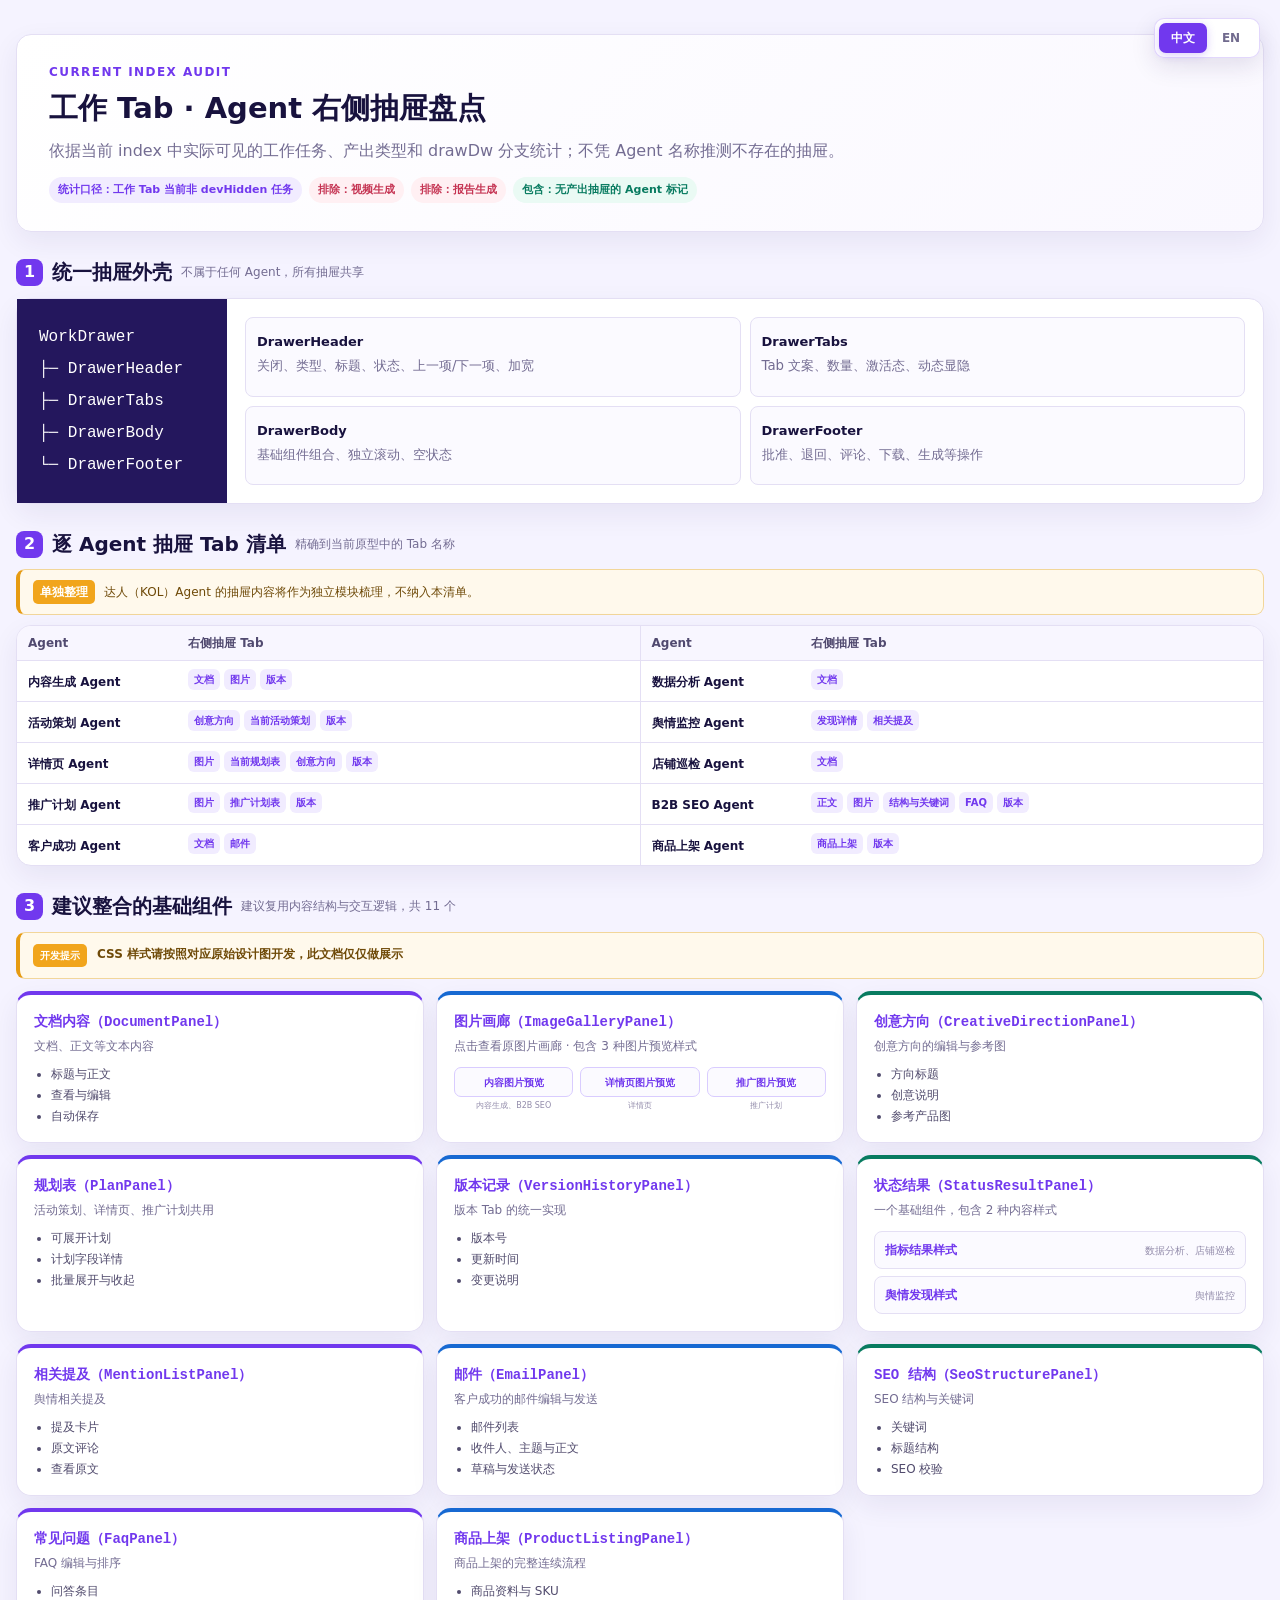
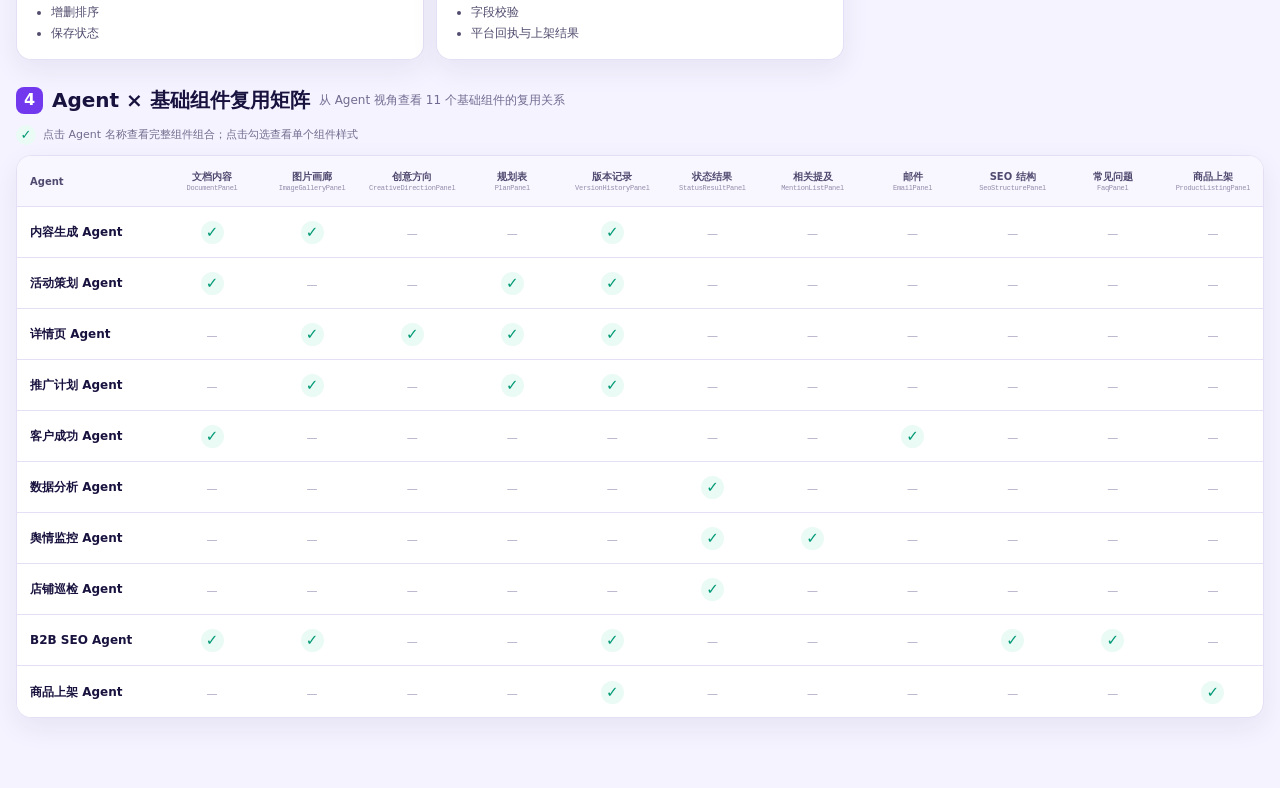
==== xin2/Drawer/index.html @ ab1b3d13 "Add interactive drawer component inventory" ====
<!DOCTYPE html>
<html lang="zh-CN"><head><meta charset="utf-8"><meta name="viewport" content="width=device-width,initial-scale=1"><title>工作 Tab · Agent 抽屉与基础组件盘点</title>
<link rel="stylesheet" href="css/drawer-inventory.css"></head><body><div class="language-switch" role="group" aria-label="语言切换 / Language switch"><button type="button" data-lang="zh" aria-pressed="true">中文</button><button type="button" data-lang="en" aria-pressed="false">EN</button></div><main class="page">
<header class="hero"><div class="eyebrow">CURRENT INDEX AUDIT</div><h1>工作 Tab · Agent 右侧抽屉盘点</h1><p>依据当前 index 中实际可见的工作任务、产出类型和 drawDw 分支统计；不凭 Agent 名称推测不存在的抽屉。</p><div class="scope"><span class="pill rule">统计口径：工作 Tab 当前非 devHidden 任务</span><span class="pill out">排除：视频生成</span><span class="pill out">排除：报告生成</span><span class="pill">包含：无产出抽屉的 Agent 标记</span></div></header>

<section><div class="st"><i>1</i><h2>统一抽屉外壳</h2><span>不属于任何 Agent，所有抽屉共享</span></div><div class="card shell"><div class="tree">WorkDrawer
├─ DrawerHeader
├─ DrawerTabs
├─ DrawerBody
└─ DrawerFooter</div><div class="slots"><div class="slot"><b>DrawerHeader</b><small>关闭、类型、标题、状态、上一项/下一项、加宽</small></div><div class="slot"><b>DrawerTabs</b><small>Tab 文案、数量、激活态、动态显隐</small></div><div class="slot"><b>DrawerBody</b><small>基础组件组合、独立滚动、空状态</small></div><div class="slot"><b>DrawerFooter</b><small>批准、退回、评论、下载、生成等操作</small></div></div></div></section>

<section><div class="st"><i>2</i><h2>逐 Agent 抽屉 Tab 清单</h2><span>精确到当前原型中的 Tab 名称</span></div><div class="kol-note"><b>单独整理</b><span>达人（KOL）Agent 的抽屉内容将作为独立模块梳理，不纳入本清单。</span></div><div class="card table-wrap"><table class="agent-tab-matrix"><thead><tr><th>Agent</th><th>右侧抽屉 Tab</th><th>Agent</th><th>右侧抽屉 Tab</th></tr></thead><tbody>
<tr><td><span class="agent">内容生成 Agent</span></td><td><div class="tabs"><span class="tab">文档</span><span class="tab">图片</span><span class="tab">版本</span></div></td><td><span class="agent">数据分析 Agent</span></td><td><div class="tabs"><span class="tab">文档</span></div></td></tr>
<tr><td><span class="agent">活动策划 Agent</span></td><td><div class="tabs"><span class="tab">创意方向</span><span class="tab">当前活动策划</span><span class="tab">版本</span></div></td><td><span class="agent">舆情监控 Agent</span></td><td><div class="tabs"><span class="tab">发现详情</span><span class="tab">相关提及</span></div></td></tr>
<tr><td><span class="agent">详情页 Agent</span></td><td><div class="tabs"><span class="tab">图片</span><span class="tab">当前规划表</span><span class="tab">创意方向</span><span class="tab">版本</span></div></td><td><span class="agent">店铺巡检 Agent</span></td><td><div class="tabs"><span class="tab">文档</span></div></td></tr>
<tr><td><span class="agent">推广计划 Agent</span></td><td><div class="tabs"><span class="tab">图片</span><span class="tab">推广计划表</span><span class="tab">版本</span></div></td><td><span class="agent">B2B SEO Agent</span></td><td><div class="tabs"><span class="tab">正文</span><span class="tab">图片</span><span class="tab">结构与关键词</span><span class="tab">FAQ</span><span class="tab">版本</span></div></td></tr>
<tr><td><span class="agent">客户成功 Agent</span></td><td><div class="tabs"><span class="tab">文档</span><span class="tab">邮件</span></div></td><td><span class="agent">商品上架 Agent</span></td><td><div class="tabs"><span class="tab">商品上架</span><span class="tab">版本</span></div></td></tr>
</tbody></table></div></section>

<section><div class="st"><i>3</i><h2>建议整合的基础组件</h2><span>建议复用内容结构与交互逻辑，共 11 个</span></div><div class="dev-style-note"><b>开发提示</b><span><strong>CSS 样式请按照对应原始设计图开发，此文档仅仅做展示</strong></span></div><div class="component-grid">
<article class="card component component-trigger" role="button" tabindex="0" aria-controls="document-demo-drawer" aria-label="查看文档内容组件样式" onclick="openDocumentDemo()" onkeydown="if(event.key==='Enter'||event.key===' '){event.preventDefault();openDocumentDemo()}"><h3>文档内容（DocumentPanel）</h3><p>文档、正文等文本内容</p><ul><li>标题与正文</li><li>查看与编辑</li><li>自动保存</li></ul></article>
<article class="card component image-gallery-component"><button class="image-gallery-main" type="button" onclick="openImageGalleryDemo()" aria-label="打开原图片画廊"><h3>图片画廊（ImageGalleryPanel）</h3><p>点击查看原图片画廊 · 包含 3 种图片预览样式</p></button><div class="image-preview-options"><div><button type="button" onclick="openImagePreviewDemo('content')">内容图片预览</button><small>内容生成、B2B SEO</small></div><div><button type="button" onclick="openImagePreviewDemo('pdp')">详情页图片预览</button><small>详情页</small></div><div><button type="button" onclick="openImagePreviewDemo('promotion')">推广图片预览</button><small>推广计划</small></div></div></article>
<article class="card component component-trigger" role="button" tabindex="0" aria-controls="creative-direction-demo-drawer" aria-label="查看创意方向样式" onclick="openCreativeDirectionDemo()" onkeydown="if(event.key==='Enter'||event.key===' '){event.preventDefault();openCreativeDirectionDemo()}"><h3>创意方向（CreativeDirectionPanel）</h3><p>创意方向的编辑与参考图</p><ul><li>方向标题</li><li>创意说明</li><li>参考产品图</li></ul></article>
<article class="card component component-trigger" role="button" tabindex="0" aria-controls="plan-demo-drawer" aria-label="查看规划表样式" onclick="openPlanDemo()" onkeydown="if(event.key==='Enter'||event.key===' '){event.preventDefault();openPlanDemo()}"><h3>规划表（PlanPanel）</h3><p>活动策划、详情页、推广计划共用</p><ul><li>可展开计划</li><li>计划字段详情</li><li>批量展开与收起</li></ul></article>
<article class="card component component-trigger" role="button" tabindex="0" aria-controls="version-history-demo-drawer" aria-label="查看版本记录样式" onclick="openVersionHistoryDemo()" onkeydown="if(event.key==='Enter'||event.key===' '){event.preventDefault();openVersionHistoryDemo()}"><h3>版本记录（VersionHistoryPanel）</h3><p>版本 Tab 的统一实现</p><ul><li>版本号</li><li>更新时间</li><li>变更说明</li></ul></article>
<article class="card component status-variant-card"><h3>状态结果（StatusResultPanel）</h3><p>一个基础组件，包含 2 种内容样式</p><div class="status-variant-actions"><button type="button" onclick="openStatusMetricDemo()"><b>指标结果样式</b><span>数据分析、店铺巡检</span></button><button type="button" onclick="openStatusSentimentDemo()"><b>舆情发现样式</b><span>舆情监控</span></button></div></article>
<article class="card component component-trigger" role="button" tabindex="0" aria-controls="mention-list-demo-drawer" aria-label="查看相关提及样式" onclick="openMentionListDemo()" onkeydown="if(event.key==='Enter'||event.key===' '){event.preventDefault();openMentionListDemo()}"><h3>相关提及（MentionListPanel）</h3><p>舆情相关提及</p><ul><li>提及卡片</li><li>原文评论</li><li>查看原文</li></ul></article>
<article class="card component component-trigger" role="button" tabindex="0" aria-controls="email-demo-drawer" aria-label="查看邮件样式" onclick="openEmailDemo()" onkeydown="if(event.key==='Enter'||event.key===' '){event.preventDefault();openEmailDemo()}"><h3>邮件（EmailPanel）</h3><p>客户成功的邮件编辑与发送</p><ul><li>邮件列表</li><li>收件人、主题与正文</li><li>草稿与发送状态</li></ul></article>
<article class="card component component-trigger" role="button" tabindex="0" aria-controls="seo-structure-demo-drawer" aria-label="查看 SEO 结构样式" onclick="openSeoStructureDemo()" onkeydown="if(event.key==='Enter'||event.key===' '){event.preventDefault();openSeoStructureDemo()}"><h3>SEO 结构（SeoStructurePanel）</h3><p>SEO 结构与关键词</p><ul><li>关键词</li><li>标题结构</li><li>SEO 校验</li></ul></article>
<article class="card component component-trigger" role="button" tabindex="0" aria-controls="faq-demo-drawer" aria-label="查看常见问题样式" onclick="openFaqDemo()" onkeydown="if(event.key==='Enter'||event.key===' '){event.preventDefault();openFaqDemo()}"><h3>常见问题（FaqPanel）</h3><p>FAQ 编辑与排序</p><ul><li>问答条目</li><li>增删排序</li><li>保存状态</li></ul></article>
<article class="card component component-trigger" role="button" tabindex="0" aria-controls="product-listing-demo-drawer" aria-label="查看商品上架样式" onclick="openProductListingDemo()" onkeydown="if(event.key==='Enter'||event.key===' '){event.preventDefault();openProductListingDemo()}"><h3>商品上架（ProductListingPanel）</h3><p>商品上架的完整连续流程</p><ul><li>商品资料与 SKU</li><li>字段校验</li><li>平台回执与上架结果</li></ul></article>
</div></section>

<section><div class="st"><i>4</i><h2>Agent × 基础组件复用矩阵</h2><span>从 Agent 视角查看 11 个基础组件的复用关系</span></div><div class="matrix-legend"><button class="matrix-check" type="button" tabindex="-1" aria-hidden="true">✓</button><span>点击 Agent 名称查看完整组件组合；点击勾选查看单个组件样式</span></div><div class="card reuse-matrix-wrap"><table class="reuse-matrix"><thead><tr>
<th>Agent</th><th><span class="reuse-matrix-head">文档内容<small>DocumentPanel</small></span></th><th><span class="reuse-matrix-head">图片画廊<small>ImageGalleryPanel</small></span></th><th><span class="reuse-matrix-head">创意方向<small>CreativeDirectionPanel</small></span></th><th><span class="reuse-matrix-head">规划表<small>PlanPanel</small></span></th><th><span class="reuse-matrix-head">版本记录<small>VersionHistoryPanel</small></span></th><th><span class="reuse-matrix-head">状态结果<small>StatusResultPanel</small></span></th><th><span class="reuse-matrix-head">相关提及<small>MentionListPanel</small></span></th><th><span class="reuse-matrix-head">邮件<small>EmailPanel</small></span></th><th><span class="reuse-matrix-head">SEO 结构<small>SeoStructurePanel</small></span></th><th><span class="reuse-matrix-head">常见问题<small>FaqPanel</small></span></th><th><span class="reuse-matrix-head">商品上架<small>ProductListingPanel</small></span></th>
</tr></thead><tbody>
<tr><td>内容生成 Agent</td><td><button class="matrix-check" type="button" onclick="openDocumentDemo()" aria-label="查看内容生成 Agent 的文档内容样式">✓</button></td><td><button class="matrix-check" type="button" onclick="openImageGalleryDemo()" aria-label="查看内容生成 Agent 的图片画廊样式">✓</button></td><td><span class="matrix-empty">—</span></td><td><span class="matrix-empty">—</span></td><td><button class="matrix-check" type="button" onclick="openVersionHistoryDemo()" aria-label="查看内容生成 Agent 的版本记录样式">✓</button></td><td><span class="matrix-empty">—</span></td><td><span class="matrix-empty">—</span></td><td><span class="matrix-empty">—</span></td><td><span class="matrix-empty">—</span></td><td><span class="matrix-empty">—</span></td><td><span class="matrix-empty">—</span></td></tr>
<tr><td>活动策划 Agent</td><td><button class="matrix-check" type="button" onclick="openDocumentDemo()" aria-label="查看活动策划 Agent 的文档内容样式">✓</button></td><td><span class="matrix-empty">—</span></td><td><span class="matrix-empty">—</span></td><td><button class="matrix-check" type="button" onclick="openPlanDemo()" aria-label="查看活动策划 Agent 的规划表样式">✓</button></td><td><button class="matrix-check" type="button" onclick="openVersionHistoryDemo()" aria-label="查看活动策划 Agent 的版本记录样式">✓</button></td><td><span class="matrix-empty">—</span></td><td><span class="matrix-empty">—</span></td><td><span class="matrix-empty">—</span></td><td><span class="matrix-empty">—</span></td><td><span class="matrix-empty">—</span></td><td><span class="matrix-empty">—</span></td></tr>
<tr><td>详情页 Agent</td><td><span class="matrix-empty">—</span></td><td><button class="matrix-check" type="button" onclick="openImageGalleryDemo()" aria-label="查看详情页 Agent 的图片画廊样式">✓</button></td><td><button class="matrix-check" type="button" onclick="openCreativeDirectionDemo()" aria-label="查看详情页 Agent 的创意方向样式">✓</button></td><td><button class="matrix-check" type="button" onclick="openPlanDemo()" aria-label="查看详情页 Agent 的规划表样式">✓</button></td><td><button class="matrix-check" type="button" onclick="openVersionHistoryDemo()" aria-label="查看详情页 Agent 的版本记录样式">✓</button></td><td><span class="matrix-empty">—</span></td><td><span class="matrix-empty">—</span></td><td><span class="matrix-empty">—</span></td><td><span class="matrix-empty">—</span></td><td><span class="matrix-empty">—</span></td><td><span class="matrix-empty">—</span></td></tr>
<tr><td>推广计划 Agent</td><td><span class="matrix-empty">—</span></td><td><button class="matrix-check" type="button" onclick="openImageGalleryDemo()" aria-label="查看推广计划 Agent 的图片画廊样式">✓</button></td><td><span class="matrix-empty">—</span></td><td><button class="matrix-check" type="button" onclick="openPlanDemo()" aria-label="查看推广计划 Agent 的规划表样式">✓</button></td><td><button class="matrix-check" type="button" onclick="openVersionHistoryDemo()" aria-label="查看推广计划 Agent 的版本记录样式">✓</button></td><td><span class="matrix-empty">—</span></td><td><span class="matrix-empty">—</span></td><td><span class="matrix-empty">—</span></td><td><span class="matrix-empty">—</span></td><td><span class="matrix-empty">—</span></td><td><span class="matrix-empty">—</span></td></tr>
<tr><td>客户成功 Agent</td><td><button class="matrix-check" type="button" onclick="openDocumentDemo()" aria-label="查看客户成功 Agent 的文档内容样式">✓</button></td><td><span class="matrix-empty">—</span></td><td><span class="matrix-empty">—</span></td><td><span class="matrix-empty">—</span></td><td><span class="matrix-empty">—</span></td><td><span class="matrix-empty">—</span></td><td><span class="matrix-empty">—</span></td><td><button class="matrix-check" type="button" onclick="openEmailDemo()" aria-label="查看客户成功 Agent 的邮件样式">✓</button></td><td><span class="matrix-empty">—</span></td><td><span class="matrix-empty">—</span></td><td><span class="matrix-empty">—</span></td></tr>
<tr><td>数据分析 Agent</td><td><span class="matrix-empty">—</span></td><td><span class="matrix-empty">—</span></td><td><span class="matrix-empty">—</span></td><td><span class="matrix-empty">—</span></td><td><span class="matrix-empty">—</span></td><td><button class="matrix-check" type="button" onclick="openStatusMetricDemo()" aria-label="查看数据分析 Agent 的指标结果样式">✓</button></td><td><span class="matrix-empty">—</span></td><td><span class="matrix-empty">—</span></td><td><span class="matrix-empty">—</span></td><td><span class="matrix-empty">—</span></td><td><span class="matrix-empty">—</span></td></tr>
<tr><td>舆情监控 Agent</td><td><span class="matrix-empty">—</span></td><td><span class="matrix-empty">—</span></td><td><span class="matrix-empty">—</span></td><td><span class="matrix-empty">—</span></td><td><span class="matrix-empty">—</span></td><td><button class="matrix-check" type="button" onclick="openStatusSentimentDemo()" aria-label="查看舆情监控 Agent 的舆情发现样式">✓</button></td><td><button class="matrix-check" type="button" onclick="openMentionListDemo()" aria-label="查看舆情监控 Agent 的相关提及样式">✓</button></td><td><span class="matrix-empty">—</span></td><td><span class="matrix-empty">—</span></td><td><span class="matrix-empty">—</span></td><td><span class="matrix-empty">—</span></td></tr>
<tr><td>店铺巡检 Agent</td><td><span class="matrix-empty">—</span></td><td><span class="matrix-empty">—</span></td><td><span class="matrix-empty">—</span></td><td><span class="matrix-empty">—</span></td><td><span class="matrix-empty">—</span></td><td><button class="matrix-check" type="button" onclick="openStatusMetricDemo()" aria-label="查看店铺巡检 Agent 的指标结果样式">✓</button></td><td><span class="matrix-empty">—</span></td><td><span class="matrix-empty">—</span></td><td><span class="matrix-empty">—</span></td><td><span class="matrix-empty">—</span></td><td><span class="matrix-empty">—</span></td></tr>
<tr><td>B2B SEO Agent</td><td><button class="matrix-check" type="button" onclick="openDocumentDemo()" aria-label="查看 B2B SEO Agent 的文档内容样式">✓</button></td><td><button class="matrix-check" type="button" onclick="openImageGalleryDemo()" aria-label="查看 B2B SEO Agent 的图片画廊样式">✓</button></td><td><span class="matrix-empty">—</span></td><td><span class="matrix-empty">—</span></td><td><button class="matrix-check" type="button" onclick="openVersionHistoryDemo()" aria-label="查看 B2B SEO Agent 的版本记录样式">✓</button></td><td><span class="matrix-empty">—</span></td><td><span class="matrix-empty">—</span></td><td><span class="matrix-empty">—</span></td><td><button class="matrix-check" type="button" onclick="openSeoStructureDemo()" aria-label="查看 B2B SEO Agent 的 SEO 结构样式">✓</button></td><td><button class="matrix-check" type="button" onclick="openFaqDemo()" aria-label="查看 B2B SEO Agent 的常见问题样式">✓</button></td><td><span class="matrix-empty">—</span></td></tr>
<tr><td>商品上架 Agent</td><td><span class="matrix-empty">—</span></td><td><span class="matrix-empty">—</span></td><td><span class="matrix-empty">—</span></td><td><span class="matrix-empty">—</span></td><td><button class="matrix-check" type="button" onclick="openVersionHistoryDemo()" aria-label="查看商品上架 Agent 的版本记录样式">✓</button></td><td><span class="matrix-empty">—</span></td><td><span class="matrix-empty">—</span></td><td><span class="matrix-empty">—</span></td><td><span class="matrix-empty">—</span></td><td><span class="matrix-empty">—</span></td><td><button class="matrix-check" type="button" onclick="openProductListingDemo()" aria-label="查看商品上架 Agent 的商品上架样式">✓</button></td></tr>
</tbody></table></div></section>

</main>
<div class="demo-scrim" id="component-demo-scrim" onclick="closeComponentDemo()"></div>
<aside class="component-demo-drawer" id="agent-combo-drawer" aria-hidden="true" aria-label="Agent 基础组件组合预览">
 <div class="demo-drawer-head"><button class="demo-icon-btn" type="button" onclick="closeComponentDemo()" aria-label="关闭抽屉">×</button><div class="demo-drawer-title"><div class="demo-drawer-type" id="agent-combo-type">内容产出组合</div><h3 id="agent-combo-title">Agent</h3></div><button class="demo-expand" type="button" onclick="toggleComponentDemoWidth()">↗ 加宽</button></div>
 <div class="demo-drawer-tabs agent-combo-tabs" id="agent-combo-tabs" role="tablist"></div>
 <div class="demo-drawer-body" id="agent-combo-body"><div class="agent-combo-empty">请选择一个 Agent 查看组件组合</div></div>
 <div class="demo-drawer-footer"><span class="demo-operation-label">操作按钮</span></div>
</aside>
<aside class="component-demo-drawer" id="document-demo-drawer" aria-hidden="true" aria-label="文档内容组件样式">
 <div class="demo-drawer-head">
  <button class="demo-icon-btn" type="button" onclick="closeComponentDemo()" aria-label="关闭抽屉">×</button>
  <div class="demo-drawer-title"><div class="demo-drawer-type">社媒内容</div><h3>预算不多时，我反而更在意这 3 个护肤细节</h3></div>
  <button class="demo-expand" type="button" onclick="toggleComponentDemoWidth()">↗ 加宽</button>
  <button class="demo-icon-btn" type="button" disabled aria-label="上一篇">‹</button>
  <button class="demo-icon-btn" type="button" aria-label="下一篇">›</button>
 </div>
 <div class="demo-drawer-tabs"><button class="on" type="button">文档</button></div>
 <div class="demo-drawer-body">
  <div class="demo-field"><label for="document-demo-title">标题</label><input id="document-demo-title" value="预算不多时，我反而更在意这 3 个护肤细节"></div>
  <div class="demo-field"><label for="document-demo-body">正文</label><textarea id="document-demo-body" rows="12">预算不多的时候，我反而不会急着追新品，而是先看这 3 个真正影响使用体验的细节。

一、使用频率够不够高
买回去偶尔才用一次的产品，再便宜也是浪费。比起复杂的叠涂步骤，我更愿意留下每天都能稳定使用、早晚护肤都不费力的那一瓶。

二、肤感能不能让我坚持
吸收速度、黏腻感和后续上妆是否打架，都会决定一款产品能不能被用完。对我来说，舒服、稳定，比第一次使用时的惊艳更重要。

三、它是不是解决了真实需求
我会优先选择功能清楚、使用场景明确的产品，而不是为了凑满减堆一套暂时用不到的组合。真正适合自己的，才有长期价值。

这次双十一我把预算集中在会持续使用的产品上。活动期有组合权益，但我的选择标准没有变：使用频率高、肤感舒服，也确实能坚持用完。</textarea></div>
 </div>
 <div class="demo-drawer-footer"><span class="demo-operation-label">操作按钮</span></div>
</aside>
<aside class="component-demo-drawer" id="image-gallery-demo-drawer" aria-hidden="true" aria-label="图片画廊组件样式">
 <div class="demo-drawer-head">
  <button class="demo-icon-btn" type="button" onclick="closeComponentDemo()" aria-label="关闭抽屉">×</button>
  <div class="demo-drawer-title"><div class="demo-drawer-type">详情页生成 · 天猫</div><h3>方向一：成分证据先行</h3></div>
  <button class="demo-expand" type="button" onclick="toggleComponentDemoWidth()">↗ 加宽</button>
  <button class="demo-icon-btn" type="button" disabled aria-label="上一个方向">‹</button>
  <button class="demo-icon-btn" type="button" aria-label="下一个方向">›</button>
 </div>
 <div class="demo-drawer-tabs"><button class="on" type="button">图片</button></div>
 <div class="demo-drawer-body">
  <div class="demo-gallery-head"><span>详情图 · 9 张 · 上下拼起来就是整张详情页</span><button type="button" onclick="openWholePageDemo()">看整页 ↗</button></div>
  <div class="demo-image-grid" onclick="if(event.target.closest('.demo-image-card'))openImagePreviewDemo('pdp')">
   <button class="demo-image-card" type="button" style="background-image:url('https://images.unsplash.com/photo-1556229010-6c3f2c9ca5f8?auto=format&fit=crop&w=1200&q=85')"><span>第一屏 · 首屏 KV</span></button>
   <button class="demo-image-card" type="button" style="background-image:url('https://images.unsplash.com/photo-1570172619644-dfd03ed5d881?auto=format&fit=crop&w=1200&q=85')"><span>第二屏 · 痛点引入</span></button>
   <button class="demo-image-card" type="button" style="background-image:url('https://images.unsplash.com/photo-1611080541599-8c6dbde6ed28?auto=format&fit=crop&w=1200&q=85')"><span>第三屏 · 核心卖点</span></button>
   <button class="demo-image-card" type="button" style="background-image:url('https://images.unsplash.com/photo-1598440947619-2c35fc9aa908?auto=format&fit=crop&w=1200&q=85')"><span>第四屏 · 技术机制</span></button>
   <button class="demo-image-card" type="button" style="background-image:url('https://images.unsplash.com/photo-1620916566398-39f1143ab7be?auto=format&fit=crop&w=1200&q=85')"><span>第五屏 · 使用场景</span></button>
   <button class="demo-image-card" type="button" style="background-image:url('https://images.unsplash.com/photo-1571781926291-c477ebfd024b?auto=format&fit=crop&w=1200&q=85')"><span>第六屏 · 成分解析</span></button>
   <button class="demo-image-card" type="button" style="background-image:url('https://images.unsplash.com/photo-1608248543803-ba4f8c70ae0b?auto=format&fit=crop&w=1200&q=85')"><span>第七屏 · 实测对比</span></button>
   <button class="demo-image-card" type="button" style="background-image:url('https://images.unsplash.com/photo-1556228578-0d85b1a4d571?auto=format&fit=crop&w=1200&q=85')"><span>第八屏 · 使用方法</span></button>
   <button class="demo-image-card" type="button" style="background-image:url('https://images.unsplash.com/photo-1596755389378-c31d21fd1273?auto=format&fit=crop&w=1200&q=85')"><span>第九屏 · 规格与购买</span></button>
  </div>
 </div>
 <div class="demo-drawer-footer"><span class="demo-operation-label">操作按钮</span></div>
</aside>
<aside class="component-demo-drawer" id="creative-direction-demo-drawer" aria-hidden="true" aria-label="创意方向组件样式">
 <div class="demo-drawer-head">
  <button class="demo-icon-btn" type="button" onclick="closeComponentDemo()" aria-label="关闭抽屉">×</button>
  <div class="demo-drawer-title"><div class="demo-drawer-type">详情页生成 · 天猫</div><h3>方向一：成分证据先行</h3></div>
  <button class="demo-expand" type="button" onclick="toggleComponentDemoWidth()">↗ 加宽</button>
  <button class="demo-icon-btn" type="button" disabled aria-label="上一个方向">‹</button>
  <button class="demo-icon-btn" type="button" aria-label="下一个方向">›</button>
 </div>
 <div class="demo-drawer-tabs"><button class="on" type="button">创意方向</button></div>
 <div class="demo-drawer-body demo-direction-body">
  <div class="demo-field"><label for="creative-direction-title">标题</label><textarea class="demo-direction-title" id="creative-direction-title" rows="2">方向一：成分证据先行</textarea></div>
  <div class="demo-field"><label for="creative-direction-body">内容</label><textarea class="demo-direction-copy" id="creative-direction-body" rows="14">首屏以产品与核心成分作为视觉中心，用一句明确的修护主张快速建立认知。

第二至第四屏依次解释敏感肌常见问题、核心成分作用与技术机制，并用实验数据支撑产品功效。

后续补充适用人群、使用方法、规格信息与购买利益点，让页面从专业证据自然过渡到购买决策。</textarea></div>
  <div class="demo-reference"><span class="demo-reference-label">参考产品图（仅限 1 张）</span><div class="demo-reference-box"><div class="demo-reference-thumb" style="background-image:url('https://images.unsplash.com/photo-1556229010-6c3f2c9ca5f8?auto=format&fit=crop&w=500&q=85')"></div><button class="demo-reference-add" type="button" aria-label="添加参考图">＋</button></div><div class="demo-reference-help">后续详情图生成会使用这里的产品图。此处仅限 1 张清晰参考图，以提升生成稳定性。</div></div>
 </div>
<div class="demo-drawer-footer"><span class="demo-operation-label">操作按钮</span></div>
</aside>
<aside class="component-demo-drawer" id="version-history-demo-drawer" aria-hidden="true" aria-label="版本记录组件样式">
 <div class="demo-drawer-head"><button class="demo-icon-btn" type="button" onclick="closeComponentDemo()" aria-label="关闭抽屉">×</button><div class="demo-drawer-title"><div class="demo-drawer-type">SEO 文章</div><h3>敏感肌精华怎么选：成分、浓度与耐受</h3></div><button class="demo-expand" type="button" onclick="toggleComponentDemoWidth()">↗ 加宽</button></div>
 <div class="demo-drawer-tabs"><button class="on" type="button">版本</button></div>
 <div class="demo-drawer-body"><div class="demo-version-row"><span class="demo-version-badge">v2</span><span class="demo-version-text">当前版本 · 采纳方向二后重写</span><span class="demo-version-date">2小时前</span></div><div class="demo-version-row"><span class="demo-version-badge">v1</span><span class="demo-version-text">首轮生成 · 3 个方向</span><span class="demo-version-date">今天 09:13</span></div></div>
 <div class="demo-drawer-footer"><span class="demo-operation-label">操作按钮</span></div>
</aside>
<aside class="component-demo-drawer" id="status-metric-demo-drawer" aria-hidden="true" aria-label="状态结果指标样式">
 <div class="demo-drawer-head"><button class="demo-icon-btn" type="button" onclick="closeComponentDemo()" aria-label="关闭抽屉">×</button><div class="demo-drawer-title"><div class="demo-drawer-type">分析结论</div><h3>净销售额异常偏低</h3></div><button class="demo-expand" type="button" onclick="toggleComponentDemoWidth()">↗ 加宽</button></div>
 <div class="demo-drawer-tabs"><button class="on" type="button">文档</button></div>
 <div class="demo-drawer-body">
  <div class="demo-status-heading"><strong>净销售额异常偏低</strong><span class="demo-status-pill">中风险</span><span class="demo-status-source">来源：Digate</span><span class="demo-status-category">价格</span></div>
  <div class="demo-status-explanation"><b>为何标记：</b>净销售额明显低于预期正常水平，显示出销售异常。</div>
  <div class="demo-status-metrics">
   <div class="demo-status-metric actual"><span>实际净销售额</span><strong>378.16</strong><span class="demo-status-hint">数据日期：2026-08-24</span></div>
   <div class="demo-status-metric"><span>预期范围</span><strong>583.02～1,749.07</strong><span class="demo-status-hint">预期依据：以近 14 天数据的中位数 1,166.05 为基准，容差 ±50%。</span></div>
  </div>
 </div>
 <div class="demo-drawer-footer"><span class="demo-operation-label">操作按钮</span></div>
</aside>
<aside class="component-demo-drawer" id="status-sentiment-demo-drawer" aria-hidden="true" aria-label="状态结果舆情样式">
 <div class="demo-drawer-head"><button class="demo-icon-btn" type="button" onclick="closeComponentDemo()" aria-label="关闭抽屉">×</button><div class="demo-drawer-title"><div class="demo-drawer-type">舆情发现</div><h3>服务跟进</h3></div><button class="demo-expand" type="button" onclick="toggleComponentDemoWidth()">↗ 加宽</button></div>
 <div class="demo-drawer-tabs"><button class="on" type="button">发现详情</button></div>
 <div class="demo-drawer-body">
  <div class="demo-status-heading"><strong>服务跟进</strong><span class="demo-sentiment-topic">· EVO 1.1 个性化营养体验：服务跟进仍需优化</span><span class="demo-status-pill muted">苗头</span><span class="demo-sentiment-overdue">已超时 3 天 6 小时</span></div>
  <div class="demo-sentiment-feedback">我先完成了 EVO 1.1 的 AI 测评，再按作息、目标和身体感受收到每日配方。能量补剂与月度优化的思路很省心，但服务跟进仍有明显落差，希望下一版配方和服务跟进能更快响应反馈。</div>
  <div class="demo-sentiment-analysis"><b>智能分析</b>客服负责人为相关工单设置明确的首次响应、进度更新和关闭标准，并在社交平台私信与客服系统之间建立转交记录；每周复盘未及时跟进的案例。</div>
 </div>
 <div class="demo-drawer-footer"><span class="demo-operation-label">操作按钮</span></div>
</aside>
<aside class="component-demo-drawer" id="mention-list-demo-drawer" aria-hidden="true" aria-label="相关提及组件样式">
 <div class="demo-drawer-head"><button class="demo-icon-btn" type="button" onclick="closeComponentDemo()" aria-label="关闭抽屉">×</button><div class="demo-drawer-title"><div class="demo-drawer-type">舆情发现</div><h3>服务跟进</h3></div><button class="demo-expand" type="button" onclick="toggleComponentDemoWidth()">↗ 加宽</button></div>
 <div class="demo-drawer-tabs"><button class="on" type="button">相关提及</button></div>
 <div class="demo-drawer-body">
  <article class="demo-mention"><div class="demo-mention-head"><b>高压打工人小周</b><time>2026-08-20 07:15</time><button type="button" onclick="showComponentDemoToast('这条提及的原文链接待补充')">查看原文 ↗</button></div><div class="demo-mention-title">EVO 1.1 个性化营养体验：服务跟进仍需优化</div><div class="demo-mention-body">我先完成了 EVO 1.1 的 AI 测评，再按作息、目标和身体感受收到每日配方。AI 营养与月度优化的思路很省心，但服务跟进仍有明显落差，希望下一版配方和服务跟进能更快响应反馈。</div><div class="demo-mention-tags"><span class="demo-mention-tag">自然提及</span><span class="demo-mention-tag negative">负面</span><span>互动 278</span><span>#服务跟进</span></div><div class="demo-source-comments"><span>原文用户评论</span><div class="demo-source-comment"><b>用户17：</b>我也注意到服务跟进这个问题。</div><div class="demo-source-comment"><b>用户35：</b>想看后续一周的变化。</div></div></article>
  <article class="demo-mention"><div class="demo-mention-head"><b>力量训练阿杰</b><time>2026-08-19 06:15</time><button type="button" onclick="showComponentDemoToast('这条提及的原文链接待补充')">查看原文 ↗</button></div><div class="demo-mention-title">EVO 1.1 个性化营养体验：服务跟进仍需优化</div><div class="demo-mention-body">我先完成了 EVO 1.1 的 AI 测评，再按作息、目标和身体感受收到每日配方。能量补剂与月度优化的思路很省心，但服务跟进仍有明显落差，希望下一版配方和服务跟进能更快响应反馈。</div><div class="demo-mention-tags"><span class="demo-mention-tag">自然提及</span><span class="demo-mention-tag negative">负面</span><span>互动 289</span><span>#服务跟进</span></div><div class="demo-source-comments"><span>原文用户评论</span><div class="demo-source-comment"><b>用户18：</b>我也注意到服务跟进这个问题。</div><div class="demo-source-comment"><b>用户36：</b>想看后续一周的变化。</div></div></article>
 </div>
 <div class="demo-drawer-footer"><span class="demo-operation-label">操作按钮</span></div>
</aside>
<aside class="component-demo-drawer" id="seo-structure-demo-drawer" aria-hidden="true" aria-label="SEO 结构组件样式">
 <div class="demo-drawer-head"><button class="demo-icon-btn" type="button" onclick="closeComponentDemo()" aria-label="关闭抽屉">×</button><div class="demo-drawer-title"><div class="demo-drawer-type">SEO 文章</div><h3>敏感肌精华怎么选：成分、浓度与耐受</h3></div><button class="demo-expand" type="button" onclick="toggleComponentDemoWidth()">↗ 加宽</button></div>
 <div class="demo-drawer-tabs"><button class="on" type="button">结构与关键词</button></div>
 <div class="demo-drawer-body">
  <div class="demo-seo-metrics"><div class="demo-seo-metric"><span>SEO 评分</span><b>85</b></div><div class="demo-seo-metric"><span>关键词密度</span><b>1.4%</b></div><div class="demo-seo-metric"><span>内链</span><b>3篇</b></div><div class="demo-seo-metric"><span>字数</span><b>1320</b></div><div class="demo-seo-metric"><span>语言</span><b>en</b></div></div>
  <section class="demo-seo-section"><div class="demo-seo-section-title">关键词 <span>· 5 个</span></div><div class="demo-keyword-grid"><div class="demo-keyword-item"><span class="demo-keyword-type">主词</span><span class="demo-keyword-text">敏感肌精华怎么选</span></div><div class="demo-keyword-item"><span class="demo-keyword-type">长尾</span><span class="demo-keyword-text">敏感肌精华推荐</span></div><div class="demo-keyword-item"><span class="demo-keyword-type">长尾</span><span class="demo-keyword-text">精华浓度怎么看</span></div><div class="demo-keyword-item"><span class="demo-keyword-type">长尾</span><span class="demo-keyword-text">烟酰胺 敏感肌</span></div><div class="demo-keyword-item"><span class="demo-keyword-type">长尾</span><span class="demo-keyword-text">精华建立耐受</span></div></div></section>
  <section class="demo-seo-section"><div class="demo-seo-section-title">文章结构 <span>· 5 个 H2</span></div><div class="demo-structure-list"><div class="demo-structure-row"><span class="demo-structure-level">H1</span><span class="demo-structure-text">敏感肌精华怎么选：成分、浓度与耐受</span></div><div class="demo-structure-row"><span class="demo-structure-level">H2 1</span><span class="demo-structure-text">先判断你是“敏感”还是“敏感肌”</span></div><div class="demo-structure-row"><span class="demo-structure-level">H2 2</span><span class="demo-structure-text">三个最常见的踩坑成分</span></div><div class="demo-structure-row"><span class="demo-structure-level">H2 3</span><span class="demo-structure-text">浓度不是越高越好</span></div><div class="demo-structure-row"><span class="demo-structure-level">H2 4</span><span class="demo-structure-text">建立耐受的 4 周节奏</span></div><div class="demo-structure-row"><span class="demo-structure-level">H2 5</span><span class="demo-structure-text">按预算给的选购清单</span></div></div></section>
  <div class="demo-inline-note">结构在正文之前单独确认过一次——改结构比改正文便宜得多。</div>
 </div>
 <div class="demo-drawer-footer"><span class="demo-operation-label">操作按钮</span></div>
</aside>
<aside class="component-demo-drawer" id="faq-demo-drawer" aria-hidden="true" aria-label="常见问题组件样式">
 <div class="demo-drawer-head"><button class="demo-icon-btn" type="button" onclick="closeComponentDemo()" aria-label="关闭抽屉">×</button><div class="demo-drawer-title"><div class="demo-drawer-type">SEO 文章</div><h3>敏感肌精华怎么选：成分、浓度与耐受</h3></div><button class="demo-expand" type="button" onclick="toggleComponentDemoWidth()">↗ 加宽</button></div>
 <div class="demo-drawer-tabs"><button class="on" type="button">FAQ</button></div>
 <div class="demo-drawer-body"><div class="demo-faq-count">常见问题 · 5 条</div>
  <div class="demo-faq-item"><div class="demo-faq-line"><span class="demo-faq-mark">Q:</span><b>敏感肌应该如何选择精华？</b></div><div class="demo-faq-line"><span class="demo-faq-mark">A:</span><span>先看配方是否精简、功效是否聚焦，再从低频率开始试用，优先选择能长期稳定使用的产品。</span></div></div>
  <div class="demo-faq-item"><div class="demo-faq-line"><span class="demo-faq-mark">Q:</span><b>精华浓度越高，修护效果越好吗？</b></div><div class="demo-faq-line"><span class="demo-faq-mark">A:</span><span>不一定。敏感肌更需要关注成分耐受与配方协同，浓度过高反而可能增加刺激风险。</span></div></div>
  <div class="demo-faq-item"><div class="demo-faq-line"><span class="demo-faq-mark">Q:</span><b>烟酰胺适合敏感肌使用吗？</b></div><div class="demo-faq-line"><span class="demo-faq-mark">A:</span><span>可以，但需要结合浓度与自身耐受情况。建议先局部测试，再逐步增加使用频率。</span></div></div>
  <div class="demo-faq-item"><div class="demo-faq-line"><span class="demo-faq-mark">Q:</span><b>敏感肌建立耐受需要多久？</b></div><div class="demo-faq-line"><span class="demo-faq-mark">A:</span><span>通常建议用 3–4 周逐步观察，从隔天使用开始，根据肤感和稳定程度调整。</span></div></div>
  <div class="demo-faq-item"><div class="demo-faq-line"><span class="demo-faq-mark">Q:</span><b>敏感肌精华可以和其他功效产品叠加吗？</b></div><div class="demo-faq-line"><span class="demo-faq-mark">A:</span><span>肌肤稳定后可以逐步叠加，但一次只增加一种产品，更容易判断耐受情况。</span></div></div>
  <div class="demo-inline-note">发布时会作为独立小节追加到正文末尾（标题按站点语言取“常见问题”或“FAQ”），所以正文预览里看不到它。</div>
 </div>
<div class="demo-drawer-footer"><span class="demo-operation-label">操作按钮</span></div>
</aside>
<aside class="component-demo-drawer" id="email-demo-drawer" aria-hidden="true" aria-label="邮件样式">
 <div class="demo-drawer-head"><button class="demo-icon-btn" type="button" onclick="closeComponentDemo()" aria-label="关闭抽屉">×</button><div class="demo-drawer-title"><div class="demo-drawer-type">客户数据咨询</div><h3>A80PARIS · 最近 7 天转化率分析</h3></div><button class="demo-expand" type="button" onclick="toggleComponentDemoWidth()">↗ 加宽</button></div>
 <div class="demo-drawer-tabs"><button class="on" type="button">邮件</button></div>
 <div class="demo-drawer-body">
  <div class="demo-email-list" id="demo-email-list">
   <div class="demo-email-toolbar"><span>邮件</span><span>1 封</span></div>
   <button class="demo-email-card" type="button" onclick="openDemoEmailDetail()"><span class="demo-email-card-head"><span class="demo-email-dot"></span><strong>A80PARIS 最近 7 天转化率变化说明与建议</strong><span class="demo-email-version">v1</span></span><span class="demo-email-card-meta"><span>收件人 client@a80paris.com</span><span class="spacer"></span><span class="demo-email-status">• 草稿</span><span class="demo-email-time">今天 10:24</span></span></button>
  </div>
  <div class="demo-email-detail" id="demo-email-detail" hidden>
   <button class="demo-email-back" type="button" onclick="backDemoEmailList()">← 返回邮件列表</button>
   <div class="demo-email-form">
    <div class="demo-email-field"><label for="demo-email-to">收件人</label><input id="demo-email-to" value="client@a80paris.com"></div>
    <div class="demo-email-field"><label for="demo-email-cc">抄送</label><input id="demo-email-cc" placeholder="可选"></div>
    <div class="demo-email-field"><label for="demo-email-subject">主题</label><input id="demo-email-subject" value="A80PARIS 最近 7 天转化率变化说明与建议"></div>
    <div class="demo-email-field"><label for="demo-email-body">正文</label><textarea id="demo-email-body">您好，

我们复核了 A80PARIS 最近 7 天的经营数据。访客数增长 12%，但支付转化率由目标 2.1% 降至 1.4%。目前更明显的信号来自移动端详情页承接：老客与自然流量的加购率也出现下降；广告新增流量意向偏弱，进一步放大了波动。

建议优先检查移动端首屏加载与权益表达，并按渠道拆分做一次对照验证。我们会继续跟进变化，并在有新结论时同步。

谢谢。</textarea></div>
    <div class="demo-email-basis">起草规则：向客户说明转化率变化、判断依据和下一步建议。</div>
   </div>
  </div>
 </div>
 <div class="demo-drawer-footer"><span class="demo-operation-label">操作按钮</span></div>
</aside>
<aside class="component-demo-drawer" id="plan-demo-drawer" aria-hidden="true" aria-label="规划表样式">
 <div class="demo-drawer-head"><button class="demo-icon-btn" type="button" onclick="closeComponentDemo()" aria-label="关闭抽屉">×</button><div class="demo-drawer-title"><div class="demo-drawer-type">推广图片 · 天猫</div><h3>LiveSpo Colon · 电商推广图片</h3></div><button class="demo-expand" type="button" onclick="toggleComponentDemoWidth()">↗ 加宽</button></div>
 <div class="demo-drawer-tabs"><button class="on" type="button">推广计划表</button></div>
 <div class="demo-drawer-body">
  <div class="demo-plan-toolbar"><span>共 5 条计划</span><button type="button" onclick="setAllDemoPlans(true)">全部展开</button><button type="button" onclick="setAllDemoPlans(false)">全部收起</button></div>
  <div class="demo-plan-list">
   <div class="demo-plan-card"><button class="demo-plan-head" type="button" aria-expanded="false" onclick="toggleDemoPlan(this)"><span class="demo-plan-number">计划一</span><span class="demo-plan-name">外卖嗜辣一族拉新计划</span><span class="demo-plan-stage">新客拉新阶段</span><span class="demo-plan-chevron">⌄</span></button><div class="demo-plan-body" hidden>
    <div class="demo-plan-field slogan"><b>广告标语</b><span>火辣外卖后，直接喝的肠盾</span></div><div class="demo-plan-field"><b>投放阶段</b><span>新客拉新阶段</span></div><div class="demo-plan-field"><b>阶段目的</b><span>触达核心生活节奏快、高频点外卖及好辣好酒的中青年职场男女，确立液态孢子益生菌30分钟起效、95%胃酸存活率的初次认知。</span></div><div class="demo-plan-field"><b>投放地域</b><span>北京、上海、广州、深圳、杭州、成都等一二线及准一线核心城市</span></div><div class="demo-plan-field"><b>投放时段</b><span>11:00-13:00及17:00-20:00中晚餐点餐前后，以及22:00-01:00深夜加班与夜宵黄金时段。</span></div><div class="demo-plan-field budget"><b>初始预算</b><span>300</span></div><div class="demo-plan-field"><b>平台精选人群</b><span>职场肠胃调理族；本行业精选人群包</span></div><div class="demo-plan-field"><b>其他人群</b><span>职场肠胃调理族；本行业精选人群包</span></div><div class="demo-plan-field"><b>自定义人群摘要</b><span>重点触达18-35岁、经常点外卖、喜爱嗜辣、生活节奏快的中青年职场男女，消费偏中高层。</span></div><div class="demo-plan-field"><b>广告创意方向</b><span>现代简约的清新蓝绿调，画面中心为外卖快餐与红辣椒视觉元素，配以流动的蓝色液滴水波，体现科技感、液体孢子的超强耐酸与速效保护感。</span></div>
   </div></div>
   <div class="demo-plan-card"><button class="demo-plan-head" type="button" aria-expanded="false" onclick="toggleDemoPlan(this)"><span class="demo-plan-number">计划二</span><span class="demo-plan-name">社交饮酒一族拉新计划</span><span class="demo-plan-stage">新客拉新阶段</span><span class="demo-plan-chevron">⌄</span></button><div class="demo-plan-body" hidden>
    <div class="demo-plan-field slogan"><b>广告标语</b><span>喝酒聚餐前，来支液体孢子。</span></div><div class="demo-plan-field"><b>投放阶段</b><span>新客拉新阶段</span></div><div class="demo-plan-field"><b>阶段目的</b><span>触达核心生活节奏快、高频点外卖及好辣好酒的中青年职场男女，确立液态孢子益生菌30分钟起效、95%胃酸存活率的初次认知。</span></div><div class="demo-plan-field"><b>投放地域</b><span>北京、上海、广州、深圳、杭州、成都等一二线及准一线核心城市</span></div><div class="demo-plan-field"><b>投放时段</b><span>11:00-13:00及17:00-20:00中晚餐点餐前后，以及22:00-01:00深夜加班与夜宵黄金时段。</span></div><div class="demo-plan-field budget"><b>初始预算</b><span>300</span></div><div class="demo-plan-field"><b>平台精选人群</b><span>淘天行业年度King消费者；内容易感人群</span></div><div class="demo-plan-field"><b>其他人群</b><span>淘天行业年度King消费者；内容易感人群</span></div><div class="demo-plan-field"><b>自定义人群摘要</b><span>18-40岁、有社交应酬、商务出差、饮酒熬夜等行为的高价值年轻主力人群。</span></div><div class="demo-plan-field"><b>广告创意方向</b><span>现代科技感医药视觉风格，深蓝色调为主，画面右侧为举杯社交场景，左侧特写高能蓝色液滴击穿胃酸屏障、修复粘膜的过程。</span></div>
   </div></div>
   <div class="demo-plan-card"><button class="demo-plan-head" type="button" aria-expanded="false" onclick="toggleDemoPlan(this)"><span class="demo-plan-number">计划三</span><span class="demo-plan-name">液体孢子功效理解提速计划</span><span class="demo-plan-stage">浅度兴趣阶段</span><span class="demo-plan-chevron">⌄</span></button><div class="demo-plan-body" hidden>
    <div class="demo-plan-field slogan"><b>广告标语</b><span>液体孢子，30分钟给肠胃上道盾</span></div><div class="demo-plan-field"><b>投放阶段</b><span>浅度兴趣阶段</span></div><div class="demo-plan-field"><b>阶段目的</b><span>承接已被外食、嗜辣和饮酒场景内容触达的人群，强化液态孢子、30分钟起效及95%胃酸存活率等核心利益点，推动用户从场景共鸣进入功效理解。</span></div><div class="demo-plan-field"><b>投放地域</b><span>北京、上海、广州、深圳、杭州、成都等一二线及准一线核心城市</span></div><div class="demo-plan-field"><b>投放时段</b><span>07:30-09:30通勤早餐时段、12:00-14:00午休浏览时段及20:00-23:00晚间内容消费高峰。</span></div><div class="demo-plan-field budget"><b>初始预算</b><span>500</span></div><div class="demo-plan-field"><b>平台精选人群</b><span>肠道健康养护人群；保健食品内容易感人群</span></div><div class="demo-plan-field"><b>其他人群</b><span>保健食品类目行为品牌偏好人群；外食高频人群</span></div><div class="demo-plan-field"><b>自定义人群摘要</b><span>重点覆盖25-40岁、关注肠道健康、浏览过益生菌内容但尚未形成明确品牌偏好的中高消费人群。</span></div><div class="demo-plan-field"><b>广告创意方向</b><span>蓝绿科技渐变背景，以液体孢子穿越胃酸环境的动态路径为视觉中心，结合30分钟起效与95%胃酸存活率的数据卡片，画面清晰、可信、易理解。</span></div>
   </div></div>
   <div class="demo-plan-card"><button class="demo-plan-head" type="button" aria-expanded="false" onclick="toggleDemoPlan(this)"><span class="demo-plan-number">计划四</span><span class="demo-plan-name">液体孢子品质加购催化计划</span><span class="demo-plan-stage">深度兴趣阶段</span><span class="demo-plan-chevron">⌄</span></button><div class="demo-plan-body" hidden>
    <div class="demo-plan-field slogan"><b>广告标语</b><span>看得懂的品质，随手喝的肠道守护</span></div><div class="demo-plan-field"><b>投放阶段</b><span>深度兴趣阶段</span></div><div class="demo-plan-field"><b>阶段目的</b><span>面向多次浏览、搜索或收藏益生菌产品的高意向人群，强化产品品质、液态剂型和便携体验，推动收藏加购并进入购买比较。</span></div><div class="demo-plan-field"><b>投放地域</b><span>北京、上海、广州、深圳、杭州、成都、南京、武汉等高消费核心城市</span></div><div class="demo-plan-field"><b>投放时段</b><span>09:00-11:00、14:00-17:00理性决策时段，以及20:00-24:00居家浏览与加购高峰。</span></div><div class="demo-plan-field budget"><b>初始预算</b><span>800</span></div><div class="demo-plan-field"><b>平台精选人群</b><span>保健食品类目高潜待转化人群；高价值品质消费者</span></div><div class="demo-plan-field"><b>其他人群</b><span>近15天浏览未购人群；收藏加购相似商品人群</span></div><div class="demo-plan-field"><b>自定义人群摘要</b><span>重点覆盖28-45岁、近期主动搜索益生菌、关注成分与品质、具备中高购买力且已有浏览收藏行为的人群。</span></div><div class="demo-plan-field"><b>广告创意方向</b><span>高端白底与深海蓝组合，产品小支装居中陈列，周围以液态流光、耐酸盾牌和便携场景构成品质证据链，突出专业、安心与随身即饮。</span></div>
   </div></div>
   <div class="demo-plan-card"><button class="demo-plan-head" type="button" aria-expanded="false" onclick="toggleDemoPlan(this)"><span class="demo-plan-number">计划五</span><span class="demo-plan-name">高意向人群决策加速计划</span><span class="demo-plan-stage">购买人群阶段</span><span class="demo-plan-chevron">⌄</span></button><div class="demo-plan-body" hidden>
    <div class="demo-plan-field slogan"><b>广告标语</b><span>肠胃不等人，现在下单现在守护</span></div><div class="demo-plan-field"><b>投放阶段</b><span>购买人群阶段</span></div><div class="demo-plan-field"><b>阶段目的</b><span>锁定已收藏、加购或多次访问详情页的高意向人群，通过限时权益、核心功效回顾与使用场景提醒，缩短决策路径并促成最终成交。</span></div><div class="demo-plan-field"><b>投放地域</b><span>全国重点一二线及准一线城市，优先覆盖近30天高转化区域</span></div><div class="demo-plan-field"><b>投放时段</b><span>10:00-12:00、18:00-22:00下单高峰，活动结束前4小时提高投放强度。</span></div><div class="demo-plan-field budget"><b>初始预算</b><span>1200</span></div><div class="demo-plan-field"><b>平台精选人群</b><span>类目近三天收藏加购未购人群；高价值活跃消费者</span></div><div class="demo-plan-field"><b>其他人群</b><span>店铺深度浏览人群；近7天加购未购人群</span></div><div class="demo-plan-field"><b>自定义人群摘要</b><span>重点覆盖25-45岁、近7天浏览详情页2次以上或已收藏加购、购买力L3-L5、对即时肠胃养护需求明确的高意向人群。</span></div><div class="demo-plan-field"><b>广告创意方向</b><span>以产品正装、小支装和限时权益组成强转化画面，加入外卖、聚餐、加班三个使用场景缩略图，搭配醒目的购买按钮与倒计时元素，突出现在下单的理由。</span></div>
   </div></div>
  </div>
 </div>
 <div class="demo-drawer-footer"><span class="demo-operation-label">操作按钮</span></div>
</aside>
<aside class="component-demo-drawer" id="product-listing-demo-drawer" aria-hidden="true" aria-label="商品上架组件样式">
 <div class="demo-drawer-head"><button class="demo-icon-btn" type="button" onclick="closeComponentDemo()" aria-label="关闭抽屉">×</button><div class="demo-drawer-title"><div class="demo-drawer-type">商品上架</div><h3 id="demo-listing-title">天猫上架回执 · A8O 修护安瓶精华 15ml</h3></div><button class="demo-expand" type="button" onclick="toggleComponentDemoWidth()">↗ 加宽</button></div>
 <div class="demo-drawer-tabs"><button class="on" type="button">上架流程</button><button type="button">版本</button></div>
 <div class="demo-drawer-body">
  <div class="demo-listing-flow">
   <section class="demo-listing-step"><button class="demo-listing-step-head" type="button" aria-expanded="false" onclick="toggleDemoListingStep(this)"><span class="demo-listing-dot"></span><strong>选择上架产品</strong><span class="demo-listing-meta"><span class="demo-listing-confirmed">已确认</span><span class="demo-listing-who">dudu</span><span class="demo-listing-time">17:17</span></span><span class="demo-listing-toggle">⌄</span></button><div class="demo-listing-step-body" hidden><div class="demo-listing-products" role="group" aria-label="已确认的上架商品">
    <button class="demo-listing-product selected" type="button" disabled aria-pressed="true"><img src="https://images.unsplash.com/photo-1620916566398-39f1143ab7be?auto=format&fit=crop&w=720&q=84" alt="A8O 修护安瓶精华 15ml"><span class="demo-listing-product-info"><span class="demo-listing-product-name">A8O 修护安瓶精华 15ml</span><span class="demo-listing-product-spec">规格：15ml</span><span class="demo-listing-product-pick">✓ 已选择</span></span></button>
    <button class="demo-listing-product" type="button" disabled aria-pressed="false"><img src="https://images.unsplash.com/photo-1556229010-6c3f2c9ca5f8?auto=format&fit=crop&w=720&q=84" alt="A8O 修护精华 30ml"><span class="demo-listing-product-info"><span class="demo-listing-product-name">A8O 修护精华 30ml</span><span class="demo-listing-product-spec">规格：30ml</span><span class="demo-listing-product-pick">选择</span></span></button>
    <button class="demo-listing-product" type="button" disabled aria-pressed="false"><img src="https://images.unsplash.com/photo-1556228578-0d85b1a4d571?auto=format&fit=crop&w=720&q=84" alt="A8O 舒缓面霜 50ml"><span class="demo-listing-product-info"><span class="demo-listing-product-name">A8O 舒缓面霜 50ml</span><span class="demo-listing-product-spec">规格：50ml</span><span class="demo-listing-product-pick">选择</span></span></button>
   </div></div></section>
   <section class="demo-listing-step"><button class="demo-listing-step-head" type="button" aria-expanded="false" onclick="toggleDemoListingStep(this)"><span class="demo-listing-dot"></span><strong>商品字段验证</strong><span class="demo-listing-meta"><span class="demo-listing-confirmed">已确认</span><span class="demo-listing-who">dudu</span><span class="demo-listing-time">17:17</span></span><span class="demo-listing-toggle">⌄</span></button><div class="demo-listing-step-body" hidden>
    <div class="demo-listing-fields">
     <div class="demo-listing-field"><label>发布商品的所在类目<span class="demo-listing-required">*</span></label><input type="text" value="美容护肤 / 精华" readonly></div>
     <div class="demo-listing-field"><label>商品品类<span class="demo-listing-required">*</span></label><select disabled><option selected>精华</option></select></div>
     <div class="demo-listing-field"><label>规格类型<span class="demo-listing-required">*</span></label><select disabled><option selected>正常规格</option></select></div>
     <div class="demo-listing-field"><label>品牌<span class="demo-listing-required">*</span></label><input type="text" value="A8OPARIS" readonly></div>
     <div class="demo-listing-field"><label>商品系列<span class="demo-listing-required">*</span></label><input type="text" value="A8O 修护系列" readonly></div>
    </div>
    <div class="demo-listing-main-image"><label>1:1 主图<span class="demo-listing-required">*</span></label><div class="demo-listing-image-row"><div class="demo-listing-image-preview"><img src="https://images.unsplash.com/photo-1620916566398-39f1143ab7be?auto=format&fit=crop&w=720&q=84" alt="A8O 修护安瓶精华商品主图"></div><button class="demo-listing-library" type="button" disabled><svg viewBox="0 0 24 24" fill="none" stroke="currentColor" stroke-width="1.5" aria-hidden="true"><rect x="3" y="3" width="18" height="18" rx="3"></rect><circle cx="9" cy="9" r="1.5"></circle><path d="m4 18 5-5 4 3 3-4 5 6"></path></svg>素材库</button></div></div>
   </div></section>
   <section class="demo-listing-step"><button class="demo-listing-step-head" type="button" aria-expanded="false" onclick="toggleDemoListingStep(this)"><span class="demo-listing-dot"></span><strong>平台回执截图</strong><span class="demo-listing-meta"><span class="demo-listing-confirmed">已确认</span><span class="demo-listing-who">dudu</span><span class="demo-listing-time">17:17</span></span><span class="demo-listing-toggle">⌄</span></button><div class="demo-listing-step-body" hidden><button class="demo-listing-shot" type="button" onclick="showComponentDemoToast('平台回执截图预览')" title="点击查看完整回执截图"><img src="https://testagent.xdigate.cn/api/projects/6967392b8a886457cfc0346b/storage/?relativePath=resources%2F1785299934923-testagent-xdigate-cn-app-agent-task-center--07-29-2026_12_37_PM.jpg" alt="平台回执截图"></button><div class="demo-listing-shot-hint">点击查看大图</div></div></section>
   <section class="demo-listing-step"><button class="demo-listing-step-head" type="button" aria-expanded="false" onclick="toggleDemoListingStep(this)"><span class="demo-listing-dot"></span><strong>商品上架结果</strong><span class="demo-listing-meta"><span class="demo-listing-confirmed">已确认</span><span class="demo-listing-who">dudu</span><span class="demo-listing-time">17:18</span></span><span class="demo-listing-toggle">⌄</span></button><div class="demo-listing-step-body" hidden><button class="demo-listing-shot" type="button" onclick="showComponentDemoToast('商品上架结果预览')" title="点击查看完整上架结果"><img src="https://images.unsplash.com/photo-1620916566398-39f1143ab7be?auto=format&fit=crop&w=1200&q=88" alt="商品上架结果截图"></button><div class="demo-listing-shot-hint">商品已上架 · 点击查看大图</div></div></section>
  </div>
 </div>
 <div class="demo-drawer-footer"><span class="demo-operation-label">操作按钮</span></div>
</aside>
<div class="image-preview-layer" id="image-preview-demo" role="dialog" aria-modal="true" aria-hidden="true" aria-label="图片预览样式" onclick="if(event.target===this)closeImagePreviewDemo()">
 <div class="image-preview-dialog">
  <div class="image-preview-stage"><span class="image-preview-counter" id="image-preview-counter">1/3</span><img id="image-preview-image" src="" alt="图片预览"></div>
  <section class="image-preview-panel"><div class="image-preview-head"><h3 id="image-preview-title">调整素材</h3><span class="image-preview-badge" id="image-preview-badge" hidden></span><button class="image-preview-close" type="button" onclick="closeImagePreviewDemo()" aria-label="关闭图片预览">×</button></div><div class="image-preview-body" id="image-preview-body"></div><div class="image-preview-foot" id="image-preview-foot"></div></section>
 </div>
</div>
<div class="whole-page-demo-layer" id="whole-page-demo" role="dialog" aria-modal="true" aria-hidden="true" aria-label="整页预览" onclick="if(event.target===this)closeWholePageDemo()">
 <div class="whole-page-demo-dialog">
  <div class="whole-page-demo-head"><h3>A8O 修护精华 30ml · 天猫详情页 · 整页</h3><span class="whole-page-demo-count">9 屏 · 从上到下</span><button class="demo-icon-btn" type="button" onclick="closeWholePageDemo()" aria-label="关闭整页预览">×</button></div>
  <div class="whole-page-demo-stage">
   <div class="whole-page-demo-screen"><img src="https://images.unsplash.com/photo-1556229010-6c3f2c9ca5f8?auto=format&fit=crop&w=1200&q=85" alt="第一屏 · 首屏 KV"><span class="whole-page-demo-label">第一屏 · 首屏 KV</span></div>
   <div class="whole-page-demo-screen"><img src="https://images.unsplash.com/photo-1570172619644-dfd03ed5d881?auto=format&fit=crop&w=1200&q=85" alt="第二屏 · 痛点引入"><span class="whole-page-demo-label">第二屏 · 痛点引入</span></div>
   <div class="whole-page-demo-screen"><img src="https://images.unsplash.com/photo-1611080541599-8c6dbde6ed28?auto=format&fit=crop&w=1200&q=85" alt="第三屏 · 核心卖点"><span class="whole-page-demo-label">第三屏 · 核心卖点</span></div>
   <div class="whole-page-demo-screen"><img src="https://images.unsplash.com/photo-1598440947619-2c35fc9aa908?auto=format&fit=crop&w=1200&q=85" alt="第四屏 · 技术机制"><span class="whole-page-demo-label">第四屏 · 技术机制</span></div>
   <div class="whole-page-demo-screen"><img src="https://images.unsplash.com/photo-1620916566398-39f1143ab7be?auto=format&fit=crop&w=1200&q=85" alt="第五屏 · 使用场景"><span class="whole-page-demo-label">第五屏 · 使用场景</span></div>
   <div class="whole-page-demo-screen"><img src="https://images.unsplash.com/photo-1571781926291-c477ebfd024b?auto=format&fit=crop&w=1200&q=85" alt="第六屏 · 成分解析"><span class="whole-page-demo-label">第六屏 · 成分解析</span></div>
   <div class="whole-page-demo-screen"><img src="https://images.unsplash.com/photo-1608248543803-ba4f8c70ae0b?auto=format&fit=crop&w=1200&q=85" alt="第七屏 · 实测对比"><span class="whole-page-demo-label">第七屏 · 实测对比</span></div>
   <div class="whole-page-demo-screen"><img src="https://images.unsplash.com/photo-1556228578-0d85b1a4d571?auto=format&fit=crop&w=1200&q=85" alt="第八屏 · 使用方法"><span class="whole-page-demo-label">第八屏 · 使用方法</span></div>
   <div class="whole-page-demo-screen"><img src="https://images.unsplash.com/photo-1596755389378-c31d21fd1273?auto=format&fit=crop&w=1200&q=85" alt="第九屏 · 规格与购买"><span class="whole-page-demo-label">第九屏 · 规格与购买</span></div>
  </div>
  <div class="whole-page-demo-foot"><span>这是买家实际滚动看到的顺序</span><button type="button" onclick="closeWholePageDemo()">回到分屏</button></div>
 </div>
</div>
<div class="component-demo-toast" id="component-demo-toast" role="status" aria-live="polite"></div>
<script src="js/drawer-components.js"></script>
<script src="js/i18n.js"></script>
</body></html>
---- xin2/Drawer/css/drawer-inventory.css ----
:root{--bg:#f5f3ff;--paper:#fff;--ink:#18123e;--muted:#736c92;--line:#e4dff4;--p:#7138ee;--pb:#f1ecff;--blue:#1769d2;--bb:#edf5ff;--green:#087b60;--gb:#eafaf4;--red:#c53352;--rb:#fff0f3;--amber:#a65306;--ab:#fff6e8;--shadow:0 10px 28px rgba(42,27,93,.07)}*{box-sizing:border-box}body{margin:0;background:var(--bg);color:var(--ink);font-family:"Noto Sans SC","Microsoft YaHei",system-ui,sans-serif;line-height:1.5}.page{width:min(1320px,calc(100% - 32px));margin:auto;padding:34px 0 70px}.hero,.card{border:1px solid var(--line);border-radius:15px;background:var(--paper);box-shadow:var(--shadow)}.hero{padding:28px 32px;background:linear-gradient(135deg,#fff,#faf8ff)}.eyebrow{font-size:12px;font-weight:800;letter-spacing:.12em;color:var(--p)}h1{margin:6px 0 8px;font-size:29px}.hero p{margin:0;color:var(--muted)}.scope{display:flex;gap:7px;flex-wrap:wrap;margin-top:14px}.pill{padding:5px 9px;border-radius:999px;background:var(--gb);color:var(--green);font-size:11px;font-weight:700}.pill.out{background:var(--rb);color:var(--red)}.pill.rule{background:var(--pb);color:var(--p)}section{margin-top:25px}.st{display:flex;align-items:center;gap:9px;margin-bottom:11px}.st i{width:27px;height:27px;display:grid;place-items:center;border-radius:8px;background:var(--p);color:#fff;font-style:normal;font-weight:800}.st h2{margin:0;font-size:20px}.st span{font-size:12px;color:var(--muted)}
.table-wrap{overflow:auto}.inventory,.mapping{width:100%;border-collapse:collapse;min-width:1080px}.inventory{min-width:620px}.inventory th:first-child,.inventory td:first-child{width:230px}.inventory th,.inventory td{padding:8px 13px}.inventory .agent{font-size:13px}.inventory .tab{padding:3px 6px;line-height:1.35}th,td{padding:12px 13px;border-bottom:1px solid var(--line);text-align:left;vertical-align:top}th{position:sticky;top:0;background:#f8f6ff;color:#514a70;font-size:12px;white-space:nowrap}tr:last-child td{border-bottom:0}.agent{font-weight:800}.id{display:block;margin-top:2px;color:var(--muted);font-family:ui-monospace,SFMono-Regular,Consolas,monospace;font-size:10px}.task{color:#4d466c;font-size:12px}.artifact{font-size:12px;font-weight:700}.tabs{display:flex;gap:5px;flex-wrap:wrap}.tab{padding:4px 7px;border-radius:6px;background:var(--pb);color:var(--p);font-size:11px;font-weight:700}.tab.nested{background:var(--bb);color:var(--blue)}.none{color:#aaa3c0;font-size:12px}.status{display:inline-block;padding:4px 7px;border-radius:6px;background:var(--gb);color:var(--green);font-size:11px;font-weight:700}.status.partial{background:var(--ab);color:var(--amber)}
.shell{display:grid;grid-template-columns:210px 1fr}.tree{padding:22px;background:#24175d;color:#fff;font-family:ui-monospace,SFMono-Regular,Consolas,monospace;white-space:pre;line-height:2}.slots{padding:18px;display:grid;grid-template-columns:repeat(2,minmax(0,1fr));gap:9px}.slot{padding:11px;border:1px solid var(--line);border-radius:8px;background:#fbfaff}.slot b{font-size:13px}.slot small{display:block;margin-top:3px;color:var(--muted)}
.dev-style-note{display:flex;align-items:flex-start;gap:10px;margin-bottom:12px;padding:11px 13px;border:1px solid #d9ccff;border-left:4px solid var(--p);border-radius:9px;background:#faf8ff;color:#514a70;font-size:12px;line-height:1.7}.dev-style-note b{flex:0 0 auto;padding:3px 7px;border-radius:5px;background:var(--p);color:#fff;font-size:10px}.dev-style-note strong{color:var(--ink)}.component-grid{display:grid;grid-template-columns:repeat(3,minmax(0,1fr));gap:12px}.component{padding:17px;border-top:4px solid var(--p)}.component:nth-child(3n+2){border-top-color:var(--blue)}.component:nth-child(3n){border-top-color:var(--green)}.component h3{margin:0;color:var(--p);font-family:ui-monospace,SFMono-Regular,Consolas,monospace;font-size:14px}.component p{margin:4px 0 10px;color:var(--muted);font-size:12px}.component ul{margin:0;padding-left:17px;color:#514b6d;font-size:12px}.component li+li{margin-top:3px}.level{display:inline-block;margin-bottom:8px;padding:3px 6px;border-radius:5px;background:#f4f1ff;color:var(--p);font-size:10px;font-weight:800}
.mapping td:first-child{font-weight:800}.comp{display:inline-block;margin:2px 3px 2px 0;padding:4px 6px;border-radius:5px;background:var(--pb);color:var(--p);font-family:ui-monospace,SFMono-Regular,Consolas,monospace;font-size:10px;font-weight:700}.footer-actions{display:flex;gap:7px;flex-wrap:wrap}.action{padding:5px 8px;border:1px solid var(--line);border-radius:6px;background:#fff;color:#4f486c;font-size:11px}.kol-note{display:flex;align-items:center;gap:9px;margin:-1px 0 10px;padding:10px 13px;border:1px solid #f2d69a;border-left:4px solid #e69b13;border-radius:9px;background:#fff9ec;color:#6f4a08;font-size:12px}.kol-note b{padding:3px 7px;border-radius:5px;background:#f1a51c;color:#fff;white-space:nowrap}.agent-tab-grid{display:grid;grid-template-columns:repeat(5,minmax(0,1fr));gap:1px;padding:0;overflow:hidden;background:var(--line)}.agent-tab-card{min-width:0;min-height:76px;padding:10px 11px;background:#fff}.agent-tab-card .agent{display:block;margin-bottom:7px;font-size:12px}.agent-tab-card .tabs{gap:4px}.agent-tab-card .tab{padding:3px 6px;font-size:10px}.component-trigger{cursor:pointer;transition:transform .16s ease,box-shadow .16s ease,border-color .16s ease}.component-trigger:hover{transform:translateY(-2px);box-shadow:0 14px 32px rgba(42,27,93,.13)}.component-trigger:focus-visible{outline:3px solid rgba(113,56,238,.2);outline-offset:3px}.demo-scrim{position:fixed;inset:0;z-index:90;background:rgba(25,12,88,.24);opacity:0;pointer-events:none;transition:opacity .22s}.demo-scrim.on{opacity:1;pointer-events:auto}.component-demo-drawer{position:fixed;z-index:100;inset:0 0 0 auto;width:min(560px,100vw);background:#fff;box-shadow:none;display:flex;flex-direction:column;transform:translateX(102%);transition:transform .28s cubic-bezier(.4,0,.2,1),width .28s cubic-bezier(.4,0,.2,1),box-shadow .18s}.component-demo-drawer.on{transform:translateX(0);box-shadow:-18px 0 46px rgba(31,19,82,.18)}.component-demo-drawer.wide{width:min(900px,calc(100vw - 40px))}.demo-drawer-head{display:flex;align-items:center;gap:9px;padding:12px 18px;border-bottom:1px solid var(--line);flex:0 0 auto}.demo-icon-btn{width:30px;height:30px;border:0;border-radius:7px;background:transparent;color:#554d76;font:inherit;font-size:19px;display:grid;place-items:center;cursor:pointer}.demo-icon-btn:hover{background:var(--bg)}.demo-icon-btn:disabled{opacity:.35;cursor:default}.demo-drawer-title{flex:1;min-width:0}.demo-drawer-type{color:var(--p);font-size:11px;font-weight:700;letter-spacing:.11em}.demo-drawer-title h3{margin:1px 0 0;font-size:16px;line-height:1.35}.demo-expand{height:30px;padding:0 12px;border:0;border-radius:7px;background:var(--pb);color:var(--p);font:inherit;font-size:12px;font-weight:700;cursor:pointer}.demo-drawer-tabs{display:flex;gap:4px;padding:0 18px;border-bottom:1px solid var(--line);background:#fdfcff;flex:0 0 auto}.demo-drawer-tabs button{padding:11px 13px 9px;border:0;border-bottom:2px solid transparent;background:transparent;color:#716b8e;font:inherit;font-size:12px;cursor:default}.demo-drawer-tabs button.on{border-bottom-color:var(--p);color:var(--p);font-weight:700}.demo-drawer-body{flex:1;overflow-y:auto;padding:20px 18px}.demo-field{margin-bottom:20px}.demo-field label{display:block;margin-bottom:6px;color:#514a70;font-size:12px;font-weight:700}.demo-field input,.demo-field textarea{width:100%;padding:10px 11px;border:1px solid var(--line);border-radius:8px;background:#fbfaff;color:var(--ink);font:inherit;font-size:13px;line-height:1.65}.demo-field textarea{min-height:410px;resize:vertical}.demo-field input:focus,.demo-field textarea:focus{outline:none;border-color:#a887f6;background:#fff;box-shadow:0 0 0 3px rgba(113,56,238,.08)}.demo-gallery-head{display:flex;align-items:center;gap:10px;margin-bottom:12px;color:#5a5376;font-size:12px}.demo-gallery-head span{flex:1}.demo-gallery-head button{height:30px;padding:0 12px;border:1px solid var(--line);border-radius:8px;background:#fff;color:#352d5a;font:inherit;font-size:12px;cursor:pointer}.demo-image-grid{display:grid;grid-template-columns:repeat(3,minmax(0,1fr));gap:8px}.demo-image-card{position:relative;aspect-ratio:1;border:0;border-radius:8px;overflow:hidden;background-size:cover;background-position:center}.demo-image-card span{position:absolute;top:5px;left:5px;padding:4px 6px;border-radius:4px;background:rgba(20,10,50,.72);color:#fff;font-size:11px;font-weight:700}.demo-direction-body textarea{min-height:0}.demo-direction-body .demo-direction-title{min-height:62px}.demo-direction-body .demo-direction-copy{min-height:265px}.demo-reference{margin-top:22px}.demo-reference-label{display:block;margin-bottom:8px;color:#514a70;font-size:12px;font-weight:700}.demo-reference-box{display:flex;align-items:center;gap:8px;min-height:68px;padding:8px;border:1px solid var(--line);border-radius:8px;background:#fbfaff}.demo-reference-thumb{width:48px;height:48px;border-radius:6px;background-size:cover;background-position:center}.demo-reference-add{width:48px;height:48px;border:1px dashed var(--line);border-radius:6px;background:#fff;color:#8a83a5;font-size:20px}.demo-reference-help{margin-top:7px;color:#8a83a5;font-size:11px;line-height:1.55}.demo-drawer-footer{display:flex;align-items:center;gap:9px;padding:12px 18px;border-top:1px solid var(--line);background:#fdfcff;flex:0 0 auto}.demo-operation-label{display:inline-flex;align-items:center;height:32px;padding:0 12px;border:1px solid var(--line);border-radius:8px;background:#fff;color:#514a70;font-size:12px;font-weight:700}.demo-primary,.demo-secondary{height:34px;padding:0 15px;border-radius:8px;font:inherit;font-size:13px;cursor:pointer}.demo-primary{border:0;background:var(--p);color:#fff;box-shadow:0 2px 10px rgba(113,56,238,.25)}.demo-secondary{border:1px solid var(--line);background:#fff;color:#4f486c}.whole-page-demo-layer{position:fixed;inset:0;z-index:120;display:grid;place-items:center;padding:24px;background:rgba(25,12,88,.38);opacity:0;pointer-events:none;transition:opacity .18s}.whole-page-demo-layer.on{opacity:1;pointer-events:auto}.whole-page-demo-dialog{width:min(560px,calc(100vw - 32px));max-height:88vh;border:1px solid var(--line);border-radius:10px;background:#fff;box-shadow:0 22px 60px rgba(25,12,88,.28);display:flex;flex-direction:column;overflow:hidden}.whole-page-demo-head{display:flex;align-items:center;gap:10px;padding:14px 18px;border-bottom:1px solid var(--line)}.whole-page-demo-head h3{flex:1;margin:0;font-size:15px}.whole-page-demo-count{padding:4px 8px;border-radius:6px;background:var(--pb);color:#625a80;font-size:11px;white-space:nowrap}.whole-page-demo-stage{flex:1;overflow-y:auto;padding:12px;background:#ece9f5}.whole-page-demo-screen{position:relative}.whole-page-demo-screen img{display:block;width:100%;height:auto}.whole-page-demo-label{position:absolute;left:8px;bottom:8px;padding:4px 7px;border-radius:5px;background:rgba(30,20,64,.72);color:#fff;font-size:11px}.whole-page-demo-foot{display:flex;align-items:center;gap:10px;padding:12px 18px;border-top:1px solid var(--line)}.whole-page-demo-foot span{flex:1;color:#716b8e;font-size:12px}.whole-page-demo-foot button{height:32px;padding:0 13px;border:0;border-radius:8px;background:var(--p);color:#fff;font:inherit;font-size:12px;font-weight:700;cursor:pointer}.note{margin-top:18px;padding:16px 20px;border-radius:11px;background:#211653;color:#fff;font-size:13px}.note b{color:#d8c9ff}@media(max-width:1100px){.agent-tab-grid{grid-template-columns:repeat(3,minmax(0,1fr))}}@media(max-width:900px){.component-grid{grid-template-columns:repeat(2,minmax(0,1fr))}.shell{grid-template-columns:1fr}}@media(max-width:700px){.agent-tab-grid{grid-template-columns:repeat(2,minmax(0,1fr))}}@media(max-width:580px){.page{width:calc(100% - 20px);padding-top:12px}.hero{padding:21px}.component-grid,.slots,.agent-tab-grid{grid-template-columns:1fr}.component-demo-drawer,.component-demo-drawer.wide{width:100vw}.demo-expand{display:none}.demo-image-grid{grid-template-columns:repeat(2,minmax(0,1fr))}.whole-page-demo-layer{padding:10px}.whole-page-demo-dialog{max-height:94vh}}
.demo-image-grid{grid-template-columns:repeat(auto-fill,minmax(150px,168px));justify-content:start}.demo-image-card{width:100%;max-width:168px}@media(max-width:580px){.demo-image-grid{grid-template-columns:repeat(2,minmax(0,1fr))}.demo-image-card{max-width:none}}
.demo-version-row{display:flex;align-items:center;gap:9px;padding:10px 0;border-top:1px solid #f0edf8;font-size:12px}.demo-version-row:first-child{border-top:0}.demo-version-badge{padding:4px 7px;border-radius:5px;background:var(--pb);color:#5b27d6;font-family:ui-monospace,SFMono-Regular,Consolas,monospace;font-size:11px;font-weight:700}.demo-version-text{flex:1;color:#514a70}.demo-version-date{color:#938cab;font-size:11px}.demo-seo-metrics{padding:12px;border:1px solid var(--line);border-radius:8px;background:#fbfaff}.demo-seo-metric{display:flex;justify-content:space-between;padding:6px 0;border-top:1px solid #f0edf8;font-size:12px}.demo-seo-metric:first-child{border-top:0}.demo-seo-metric span:first-child{color:#8a83a5}.demo-seo-metric b{font-weight:600}.demo-seo-section{margin-top:16px}.demo-seo-section-title{margin-bottom:8px;font-size:12px;font-weight:700}.demo-seo-section-title span{color:#938cab;font-weight:400}.demo-keyword-grid{display:grid;grid-template-columns:repeat(2,minmax(0,1fr));gap:8px}.demo-keyword-item{display:flex;align-items:center;gap:8px;min-width:0;padding:8px 10px;border:1px solid var(--line);border-radius:6px;background:#fff;font-size:12px}.demo-keyword-type{padding:3px 6px;border-radius:5px;background:var(--pb);color:#5b27d6;font-size:10px;font-weight:700}.demo-keyword-text{overflow:hidden;text-overflow:ellipsis;white-space:nowrap;color:#514a70}.demo-structure-list{overflow:hidden;border:1px solid var(--line);border-radius:6px;background:#fff}.demo-structure-row{display:grid;grid-template-columns:50px minmax(0,1fr);align-items:center;min-height:42px;padding:8px 11px;border-top:1px solid #f0edf8;font-size:12px}.demo-structure-row:first-child{border-top:0}.demo-structure-level{color:#5b27d6;font-size:10px;font-weight:700}.demo-structure-text{color:#514a70}.demo-structure-row:first-child .demo-structure-text{color:var(--ink);font-weight:700}.demo-faq-count{margin-bottom:12px;color:#716b8e;font-size:12px}.demo-faq-item{padding:12px 14px;margin-bottom:8px;border:1px solid var(--line);border-radius:8px;background:#fff}.demo-faq-line{display:grid;grid-template-columns:24px minmax(0,1fr);gap:5px;color:#514a70;font-size:12px;line-height:1.65}.demo-faq-line+.demo-faq-line{margin-top:5px}.demo-faq-line b{color:var(--ink)}.demo-faq-mark{color:var(--p);font-weight:700}.demo-inline-note{margin-top:12px;padding:12px 13px;border:1px solid #f2d69a;border-radius:8px;background:#fff9ec;color:#80540b;font-size:12px;line-height:1.6}.demo-mention{padding:12px;margin-bottom:12px;border:1px solid var(--line);border-radius:10px;background:#fff}.demo-mention-head{display:flex;align-items:center;gap:8px;flex-wrap:wrap;font-size:12px}.demo-mention-head time{color:#938cab;font-size:11px}.demo-mention-head button{margin-left:auto;height:29px;padding:0 11px;border:1px solid var(--line);border-radius:7px;background:#fff;color:#352d5a;font:inherit;font-size:11px;cursor:pointer}.demo-mention-title{margin-top:12px;font-size:12px;font-weight:700;line-height:1.6}.demo-mention-body{margin-top:10px;color:#514a70;font-size:12px;line-height:1.8}.demo-mention-tags{display:flex;align-items:center;gap:7px;flex-wrap:wrap;margin-top:9px;color:#938cab;font-size:11px}.demo-mention-tag{padding:4px 8px;border-radius:999px;background:#eafaf4;color:#087b60}.demo-mention-tag.negative{background:#fff0f3;color:#c53352}.demo-source-comments{margin-top:12px;padding-top:9px;border-top:1px solid var(--line)}.demo-source-comments>span{color:#938cab;font-size:11px}.demo-source-comment{margin-top:5px;padding:7px 9px;border-radius:6px;background:#f8f7fc;color:#514a70;font-size:11px;line-height:1.7}.component-demo-toast{position:fixed;right:22px;bottom:22px;z-index:140;padding:10px 14px;border-radius:8px;background:#24175d;color:#fff;font-size:12px;box-shadow:0 8px 24px rgba(25,12,88,.24);opacity:0;transform:translateY(8px);pointer-events:none;transition:.18s}.component-demo-toast.on{opacity:1;transform:translateY(0)}@media(max-width:580px){.demo-keyword-grid{grid-template-columns:1fr}.demo-version-row{align-items:flex-start;flex-wrap:wrap}.demo-version-text{min-width:calc(100% - 50px)}}
.demo-listing-flow{display:grid;gap:12px}.demo-listing-step{overflow:hidden;border:1px solid var(--line);border-radius:12px;background:#fff}.demo-listing-step-head{display:flex;align-items:center;gap:8px;width:100%;min-height:62px;padding:15px 13px;border:0;background:#fff;color:var(--ink);text-align:left;font:inherit;cursor:pointer}.demo-listing-step-head strong{font-size:13px}.demo-listing-dot{width:7px;height:7px;border-radius:50%;background:#10b981;flex:0 0 7px}.demo-listing-meta{display:flex;align-items:center;gap:5px;font-size:11px}.demo-listing-confirmed{color:#059669;font-weight:700}.demo-listing-who,.demo-listing-time{color:#938cab}.demo-listing-toggle{margin-left:auto;width:28px;height:28px;border-radius:6px;background:transparent;color:#938cab;display:grid;place-items:center;font-size:16px}.demo-listing-step-body{padding:0 13px 15px;border-top:1px solid #f2eff8}.demo-listing-summary{display:grid;grid-template-columns:120px minmax(0,1fr);gap:8px;padding:12px 0;color:#514a70;font-size:12px}.demo-listing-summary b{color:#716b8e}.demo-listing-receipt{display:flex;align-items:center;gap:10px;margin-top:12px;padding:11px;border:1px solid var(--line);border-radius:8px;background:#fbfaff;color:#514a70;font-size:12px}.demo-listing-receipt span:first-child{display:grid;place-items:center;width:34px;height:34px;border-radius:7px;background:var(--gb);color:var(--green);font-weight:800}.demo-listing-products{display:grid;grid-template-columns:repeat(2,minmax(0,1fr));gap:8px;margin-top:12px}.demo-listing-product{display:flex;align-items:center;gap:8px;min-width:0;padding:8px;border:1px solid var(--line);border-radius:11px;background:#fbfaff;color:#514a70;text-align:left;font:inherit;cursor:default}.demo-listing-product.selected{border-color:var(--p);background:#f7f3ff;box-shadow:0 0 0 1px #ede5ff}.demo-listing-product img{width:52px;height:60px;object-fit:cover;border-radius:8px;background:#f2eff8;flex:0 0 52px}.demo-listing-product-info{min-width:0;flex:1}.demo-listing-product-name{display:block;overflow:hidden;text-overflow:ellipsis;white-space:nowrap;color:var(--ink);font-size:12px;font-weight:700}.demo-listing-product-spec{display:block;margin-top:4px;color:#938cab;font-size:11px}.demo-listing-product-pick{display:inline-block;margin-top:4px;color:#087b60;font-size:11px}@media(max-width:580px){.demo-listing-products{grid-template-columns:1fr}.demo-listing-meta{gap:3px}.demo-listing-who{display:none}}
#product-listing-demo-drawer .demo-drawer-body{padding:16px 16px 20px}.demo-listing-flow .demo-listing-step{margin-top:0}.demo-listing-step-body{border-top:0}.demo-listing-step-body .demo-listing-products{margin-top:0}.demo-listing-toggle{font-size:0;transition:.14s}.demo-listing-toggle::before{content:"";width:6px;height:6px;border-right:1.5px solid currentColor;border-bottom:1.5px solid currentColor;transform:rotate(45deg) translate(-1px,-1px)}.demo-listing-step-head:hover .demo-listing-toggle,.demo-listing-step-head[aria-expanded="true"] .demo-listing-toggle{color:var(--p);background:var(--pb)}.demo-listing-step-head[aria-expanded="true"] .demo-listing-toggle::before{transform:rotate(225deg) translate(-1px,-1px)}.demo-listing-fields{display:grid;grid-template-columns:repeat(2,minmax(0,1fr));gap:15px 12px}.demo-listing-field{min-width:0}.demo-listing-field label,.demo-listing-main-image>label{display:block;margin-bottom:7px;color:#514a70;font-size:12px;font-weight:700}.demo-listing-required{margin-left:4px;color:#ef476f}.demo-listing-field input,.demo-listing-field select{width:100%;height:38px;min-width:0;padding:0 12px;border:1px solid var(--line);border-radius:8px;background:#faf8ff;color:#716b8e;font:inherit;font-size:12px}.demo-listing-field input:read-only,.demo-listing-field select:disabled{opacity:1;cursor:default}.demo-listing-main-image{margin-top:15px}.demo-listing-image-row{display:flex;align-items:flex-start;gap:12px}.demo-listing-image-preview{width:104px;height:104px;overflow:hidden;border:1px solid var(--line);border-radius:10px;background:#f5f2fc}.demo-listing-image-preview img{display:block;width:100%;height:100%;object-fit:cover}.demo-listing-library{width:104px;height:104px;border:1px dashed #d4c8ef;border-radius:10px;background:#faf8ff;color:#b1aac7;display:flex;align-items:center;justify-content:center;flex-direction:column;gap:8px;font:inherit;font-size:12px;opacity:.65}.demo-listing-library svg{width:22px;height:22px}.demo-listing-product:disabled{cursor:default}.demo-listing-product:disabled:not(.selected){opacity:.5}.demo-listing-shot{width:100%;padding:0;border:0;border-radius:10px;background:#f4f1fb;overflow:hidden;cursor:zoom-in}.demo-listing-shot img{display:block;width:100%;height:250px;object-fit:contain}.demo-listing-shot-hint{margin-top:8px;color:#938cab;font-size:11px;text-align:right}@media(max-width:580px){.demo-listing-fields{grid-template-columns:1fr}}
.demo-plan-toolbar{display:flex;align-items:center;gap:8px;margin-bottom:12px;color:#716b8e;font-size:12px}.demo-plan-toolbar span{flex:1}.demo-plan-toolbar button{height:30px;padding:0 11px;border:1px solid var(--line);border-radius:7px;background:#fff;color:#514a70;font:inherit;font-size:11px;cursor:pointer}.demo-plan-list{display:grid;gap:8px}.demo-plan-card{overflow:hidden;border:1px solid var(--line);border-radius:8px;background:#fbfaff}.demo-plan-head{display:grid;grid-template-columns:58px minmax(0,1fr) auto 24px;align-items:center;gap:7px;width:100%;min-height:42px;padding:9px 11px;border:0;background:transparent;color:var(--ink);text-align:left;font:inherit;cursor:pointer}.demo-plan-number{color:var(--p);font-size:12px;font-weight:800}.demo-plan-name{overflow:hidden;text-overflow:ellipsis;white-space:nowrap;font-size:12px;font-weight:700}.demo-plan-stage{color:#716b8e;font-size:11px;white-space:nowrap}.demo-plan-chevron{color:#938cab;font-size:15px;text-align:center;transition:transform .16s}.demo-plan-head[aria-expanded="true"] .demo-plan-chevron{transform:rotate(180deg)}.demo-plan-body{padding:4px 11px 12px;border-top:1px solid #eeeaf8;background:#fff}.demo-plan-field{display:grid;grid-template-columns:92px minmax(0,1fr);gap:10px;padding:8px 0;border-bottom:1px solid #f2eff8;font-size:11px;line-height:1.65}.demo-plan-field:last-child{border-bottom:0}.demo-plan-field b{padding-top:7px;color:#716b8e;font-weight:600}.demo-plan-field textarea,.demo-plan-field input{display:block;width:100%;min-height:32px;padding:5px 7px;border:1px solid transparent;border-radius:5px;background:transparent;color:#352d5a;font:inherit;line-height:1.55;resize:vertical}.demo-plan-field textarea:hover,.demo-plan-field input:hover{border-color:var(--line);background:#fbfaff}.demo-plan-field textarea:focus,.demo-plan-field input:focus{outline:none;border-color:#a887f6;background:#fff;box-shadow:0 0 0 2px var(--pb)}.demo-plan-field.slogan textarea{color:var(--p);font-weight:700}@media(max-width:580px){.demo-plan-head{grid-template-columns:52px minmax(0,1fr) 20px}.demo-plan-stage{display:none}.demo-plan-field{grid-template-columns:1fr;gap:2px}.demo-plan-field b{padding-top:0}}
.demo-email-toolbar{display:flex;align-items:center;gap:8px;margin-bottom:12px;color:var(--ink);font-size:12px;font-weight:700}.demo-email-toolbar span:last-child{margin-left:auto;color:#938cab;font-weight:400}.demo-email-card{display:block;width:100%;padding:14px 13px;border:1px solid #b99cff;border-radius:11px;background:#fbfaff;color:var(--ink);text-align:left;font:inherit;cursor:pointer}.demo-email-card:hover{background:#f7f3ff}.demo-email-card-head,.demo-email-card-meta{display:flex;align-items:center;gap:8px}.demo-email-card-head strong{min-width:0;overflow:hidden;text-overflow:ellipsis;white-space:nowrap;font-size:12px}.demo-email-dot{width:6px;height:6px;border-radius:50%;background:#ef4444;flex:0 0 6px}.demo-email-version,.demo-email-time{padding:4px 7px;border:1px solid var(--line);border-radius:6px;background:#f8f6ff;color:#716b8e;font-size:10px}.demo-email-card-meta{margin-top:13px;color:#938cab;font-size:11px}.demo-email-card-meta .spacer{flex:1}.demo-email-status{padding:4px 8px;border-radius:999px;background:#fff0f3;color:#c53352;font-size:10px;font-weight:700}.demo-email-back{height:30px;margin-bottom:14px;padding:0 11px;border:1px solid var(--line);border-radius:999px;background:#fff;color:#514a70;font:inherit;font-size:11px;cursor:pointer}.demo-email-form{display:grid;gap:13px}.demo-email-field label{display:block;margin-bottom:6px;color:#514a70;font-size:11px;font-weight:700}.demo-email-field input,.demo-email-field textarea{display:block;width:100%;padding:10px 11px;border:1px solid var(--line);border-radius:8px;background:#fbfaff;color:var(--ink);font:inherit;font-size:12px;line-height:1.7}.demo-email-field textarea{min-height:280px;resize:vertical}.demo-email-field input:focus,.demo-email-field textarea:focus{outline:none;border-color:#a887f6;background:#fff;box-shadow:0 0 0 2px var(--pb)}.demo-email-basis{padding:9px 11px;border-radius:8px;background:#faf8ff;color:#938cab;font-size:11px}.demo-email-list[hidden],.demo-email-detail[hidden]{display:none}
.status-variant-actions{display:grid;gap:7px;margin-top:12px}.status-variant-actions button{display:flex;align-items:center;gap:8px;width:100%;padding:9px 10px;border:1px solid var(--line);border-radius:8px;background:#fbfaff;color:#514a70;text-align:left;font:inherit;cursor:pointer;transition:border-color .16s,background .16s}.status-variant-actions button:hover{border-color:#b99cff;background:#f7f3ff}.status-variant-actions button:focus-visible{outline:3px solid rgba(113,56,238,.16);outline-offset:2px}.status-variant-actions b{color:var(--p);font-size:12px}.status-variant-actions span{margin-left:auto;color:#938cab;font-size:10px}.demo-status-heading{display:flex;align-items:center;gap:7px;flex-wrap:wrap;font-size:13px}.demo-status-heading strong{font-size:13px}.demo-status-pill{padding:4px 8px;border-radius:999px;background:#fff6e8;color:#a65306;font-size:10px;font-weight:700}.demo-status-pill.muted{background:#f1ecff;color:#625a80}.demo-status-source{color:#087b60;font-size:10px}.demo-status-category{padding:4px 8px;border-radius:999px;background:#f1ecff;color:var(--p);font-size:10px}.demo-status-explanation{margin-top:10px;color:#514a70;font-size:12px;line-height:1.8}.demo-status-explanation b{color:var(--ink)}.demo-status-metrics{display:grid;grid-template-columns:repeat(2,minmax(0,1fr));gap:9px;margin-top:13px}.demo-status-metric{padding:13px;border:1px solid var(--line);border-radius:10px;background:#f8f6ff}.demo-status-metric>span{display:block;color:#938cab;font-size:10px}.demo-status-metric strong{display:block;margin-top:5px;color:var(--ink);font-size:17px;line-height:1.45;overflow-wrap:anywhere}.demo-status-metric.actual strong{color:#a65306}.demo-status-hint{margin-top:8px!important;color:#938cab!important;line-height:1.55}.demo-sentiment-topic{font-weight:700}.demo-sentiment-overdue{padding:4px 8px;border-radius:999px;background:#fff0f3;color:#c53352;font-size:10px;font-weight:700}.demo-sentiment-feedback{margin-top:13px;color:#514a70;font-size:12px;line-height:1.85}.demo-sentiment-analysis{margin-top:13px;padding:12px;border:1px solid var(--line);border-radius:9px;background:#f8f6ff;color:#514a70;font-size:12px;line-height:1.85}.demo-sentiment-analysis b{display:inline-block;margin-right:6px;padding:4px 8px;border-radius:999px;background:#eafaf4;color:#087b60;font-size:10px}@media(max-width:580px){.status-variant-actions span{display:none}.demo-status-metrics{grid-template-columns:1fr}}
.image-preview-layer{position:fixed;inset:0;z-index:130;padding:18px;background:rgba(32,21,87,.42);display:grid;place-items:center;opacity:0;pointer-events:none;transition:opacity .18s}.image-preview-layer.on{opacity:1;pointer-events:auto}.image-preview-dialog{width:min(1050px,calc(100vw - 36px));height:min(650px,calc(100vh - 36px));display:grid;grid-template-columns:minmax(0,1.8fr) 378px;overflow:hidden;border-radius:16px;background:#fff;box-shadow:0 24px 72px rgba(30,19,77,.28)}.image-preview-stage{position:relative;display:grid;place-items:center;min-width:0;padding:34px 62px;background:#d9d5e1}.image-preview-stage img{display:block;max-width:100%;max-height:100%;object-fit:contain;border-radius:10px}.image-preview-counter{position:absolute;top:34px;left:36px;padding:5px 9px;border-radius:999px;background:#40365f;color:#fff;font-size:11px;font-weight:800}.image-preview-nav{position:absolute;top:50%;width:42px;height:42px;margin-top:-21px;border:0;border-radius:50%;background:#33255b;color:#fff;font:inherit;font-size:22px;cursor:pointer}.image-preview-nav.prev{left:22px}.image-preview-nav.next{right:22px}.image-preview-panel{min-width:0;display:flex;flex-direction:column;background:#fff}.image-preview-head{display:flex;align-items:center;gap:8px;min-height:54px;padding:12px 18px;border-bottom:1px solid var(--line)}.image-preview-head h3{flex:1;margin:0;font-size:13px;line-height:1.4}.image-preview-badge{padding:4px 8px;border:1px solid #d7deea;border-radius:999px;background:#f7fafc;color:#718096;font-size:10px;white-space:nowrap}.image-preview-close{width:28px;height:28px;border:0;border-radius:6px;background:transparent;color:#716b8e;font:inherit;font-size:18px;cursor:pointer}.image-preview-close:hover{background:var(--bg)}.image-preview-body{flex:1;overflow-y:auto;padding:16px 18px}.image-preview-field{margin-bottom:14px}.image-preview-field label{display:block;margin-bottom:7px;color:#514a70;font-size:11px;font-weight:700}.image-preview-field textarea,.image-preview-field select,.image-preview-field input{width:100%;padding:9px 10px;border:1px solid var(--line);border-radius:8px;background:#fbfaff;color:var(--ink);font:inherit;font-size:12px;line-height:1.65}.image-preview-field textarea{min-height:108px;resize:vertical}.image-preview-field textarea.tall{min-height:136px}.image-preview-row{display:grid;grid-template-columns:repeat(2,minmax(0,1fr));gap:10px}.image-preview-collapse{display:flex;align-items:center;justify-content:space-between;width:100%;height:38px;padding:0 11px;border:1px solid var(--line);border-radius:8px;background:#fbfaff;color:var(--p);font:inherit;font-size:11px;font-weight:700}.image-preview-reference{display:flex;align-items:center;gap:8px;min-height:66px;padding:8px;border:1px solid var(--line);border-radius:8px;background:#fbfaff}.image-preview-reference img{width:48px;height:48px;border-radius:7px;object-fit:cover}.image-preview-ref-add{width:48px;height:48px;border:1px dashed #d7cdef;border-radius:7px;background:#fff;color:#a79bc9;font-size:20px}.image-preview-foot{display:flex;align-items:center;gap:8px;padding:12px 18px;border-top:1px solid var(--line)}.image-preview-foot .spacer{flex:1}.image-preview-foot button{height:34px;padding:0 13px;border:1px solid var(--line);border-radius:8px;background:#fff;color:#352d5a;font:inherit;font-size:12px;cursor:pointer}.image-preview-foot button.primary{border-color:var(--p);background:var(--p);color:#fff;font-weight:700;box-shadow:0 3px 10px rgba(113,56,238,.24)}@media(max-width:760px){.image-preview-layer{padding:8px}.image-preview-dialog{width:100%;height:100%;grid-template-columns:1fr;grid-template-rows:42% 58%;border-radius:10px}.image-preview-stage{padding:28px 48px}.image-preview-panel{min-height:0}.image-preview-counter{top:16px;left:16px}.image-preview-nav.prev{left:10px}.image-preview-nav.next{right:10px}}
.agent-tab-matrix{width:100%;min-width:900px;border-collapse:collapse;table-layout:fixed}.agent-tab-matrix th,.agent-tab-matrix td{padding:8px 11px}.agent-tab-matrix th:nth-child(1),.agent-tab-matrix td:nth-child(1),.agent-tab-matrix th:nth-child(3),.agent-tab-matrix td:nth-child(3){width:160px}.agent-tab-matrix th:nth-child(3),.agent-tab-matrix td:nth-child(3){border-left:1px solid var(--line)}.agent-tab-matrix .agent{font-size:12px}.agent-tab-matrix .tabs{gap:4px}.agent-tab-matrix .tab{padding:3px 6px;font-size:10px}
.reuse-matrix-wrap{position:relative;overflow-x:hidden}.reuse-matrix{width:100%;min-width:0;border-collapse:separate;border-spacing:0;table-layout:fixed}.reuse-matrix th,.reuse-matrix td{height:51px;padding:8px 4px;border-bottom:1px solid var(--line);text-align:center;vertical-align:middle}.reuse-matrix th{z-index:2;background:#f8f6ff;color:#514a70;font-size:10px;line-height:1.3}.reuse-matrix th:first-child,.reuse-matrix td:first-child{position:sticky;left:0;width:145px;text-align:left}.reuse-matrix th:first-child{z-index:4;padding-left:13px}.reuse-matrix td:first-child{z-index:1;padding-left:13px;background:#fff;color:var(--ink);font-size:12px;font-weight:800}.reuse-matrix tr:last-child td{border-bottom:0}.reuse-matrix-head{display:block;min-width:0;overflow-wrap:anywhere}.reuse-matrix-head small{display:block;margin-top:2px;color:#938cab;font-family:ui-monospace,SFMono-Regular,Consolas,monospace;font-size:7px;font-weight:500;line-height:1.12;letter-spacing:-.04em;overflow-wrap:anywhere}.matrix-check{width:23px;height:23px;padding:0;border:0;border-radius:50%;background:var(--gb);color:#009975;font:inherit;font-size:15px;font-weight:900;line-height:23px;cursor:pointer;transition:transform .15s,box-shadow .15s,background .15s}.matrix-check:hover{transform:translateY(-1px);background:#daf6ec;box-shadow:0 4px 12px rgba(0,153,117,.16)}.matrix-check:focus-visible{outline:3px solid rgba(113,56,238,.2);outline-offset:2px}.matrix-empty{color:#aaa3c0;font-size:11px}.matrix-legend{display:flex;align-items:center;gap:7px;margin:-1px 0 10px;color:#716b8e;font-size:11px}.matrix-legend .matrix-check{width:20px;height:20px;font-size:13px;line-height:20px;cursor:default}.matrix-legend .matrix-check:hover{transform:none;box-shadow:none}@media(max-width:900px){.reuse-matrix th:first-child,.reuse-matrix td:first-child{width:118px}.reuse-matrix-head small{display:none}.reuse-matrix th{font-size:9px}.reuse-matrix td:first-child{font-size:11px}}
.agent-name-button{display:inline-flex;align-items:center;gap:5px;padding:3px 0;border:0;background:transparent;color:var(--ink);font:inherit;font-size:12px;font-weight:800;text-align:left;cursor:pointer}.agent-name-button::after{content:"↗";color:#9a8fbd;font-size:10px;font-weight:500;opacity:0;transform:translate(-2px,2px);transition:.15s}.agent-name-button:hover{color:var(--p)}.agent-name-button:hover::after,.agent-name-button:focus-visible::after{opacity:1;transform:none}.agent-name-button:focus-visible{outline:2px solid rgba(113,56,238,.2);outline-offset:3px;border-radius:3px}.agent-combo-tabs button{cursor:pointer}.agent-combo-empty{display:grid;place-items:center;min-height:220px;color:#938cab;font-size:12px}#agent-combo-drawer[data-source-drawer="product-listing-demo-drawer"] .demo-drawer-body{padding:16px 16px 20px}
.reuse-matrix td.agent-name-cell{cursor:pointer;transition:color .15s,background .15s}.reuse-matrix td.agent-name-cell::after{content:"↗";display:inline-block;margin-left:5px;color:#9a8fbd;font-size:10px;font-weight:500;opacity:0;transform:translate(-2px,2px);transition:.15s}.reuse-matrix td.agent-name-cell:hover{background:#faf8ff;color:var(--p)}.reuse-matrix td.agent-name-cell:hover::after,.reuse-matrix td.agent-name-cell:focus-visible::after{opacity:1;transform:none}.reuse-matrix td.agent-name-cell:focus-visible{outline:2px solid rgba(113,56,238,.22);outline-offset:-3px}.agent-combo-tabs button[role="tab"]{cursor:pointer}
.dev-style-note{border-color:#f2d69a;border-left-color:#e69b13;background:#fff9ec;color:#6f4a08}.dev-style-note b{background:#f1a51c}.dev-style-note strong{color:#6f4a08}
.image-gallery-main{display:block;width:100%;padding:0;border:0;background:transparent;text-align:left;font:inherit;cursor:pointer}.image-gallery-main:hover h3{color:#5120c9}.image-gallery-main:focus-visible{outline:3px solid rgba(113,56,238,.16);outline-offset:4px;border-radius:5px}.image-gallery-main p{margin-bottom:0}.image-preview-options{display:grid;grid-template-columns:repeat(3,minmax(0,1fr));gap:7px;margin-top:12px}.image-preview-options>div{min-width:0;text-align:center}.image-preview-options button{width:100%;height:30px;padding:0 5px;border:1px solid #d9ccff;border-radius:7px;background:#fbfaff;color:var(--p);font:inherit;font-size:10px;font-weight:700;white-space:nowrap;cursor:pointer;transition:.15s}.image-preview-options button:hover{border-color:#a887f6;background:#f4efff}.image-preview-options button:focus-visible{outline:3px solid rgba(113,56,238,.16);outline-offset:2px}.image-preview-options small{display:block;min-height:14px;margin-top:4px;overflow:hidden;color:#938cab;font-size:8px;line-height:1.35;text-overflow:ellipsis;white-space:nowrap}.agent-tab-matrix .agent.agent-combo-link{display:inline-flex;align-items:center;gap:5px;padding:2px 0;color:var(--ink);cursor:pointer;transition:color .15s}.agent-tab-matrix .agent.agent-combo-link::after{content:"↗";color:#9a8fbd;font-size:9px;font-weight:500;opacity:0;transform:translate(-2px,2px);transition:.15s}.agent-tab-matrix .agent.agent-combo-link:hover{color:var(--p)}.agent-tab-matrix .agent.agent-combo-link:hover::after,.agent-tab-matrix .agent.agent-combo-link:focus-visible::after{opacity:1;transform:none}.agent-tab-matrix .agent.agent-combo-link:focus-visible{outline:2px solid rgba(113,56,238,.2);outline-offset:3px;border-radius:3px}.image-preview-panel{margin-top:0}
.image-preview-stage{padding-left:34px;padding-right:34px}
.image-preview-panel{display:grid;grid-template-rows:auto minmax(0,1fr) auto;height:100%;min-height:0;overflow:hidden}
.image-preview-body{min-height:0}
.image-preview-foot{background:#fff}
.demo-image-card{cursor:pointer}
.language-switch{position:fixed;top:18px;right:20px;z-index:200;display:flex;padding:4px;border:1px solid rgba(113,56,238,.2);border-radius:10px;background:rgba(255,255,255,.94);box-shadow:0 8px 24px rgba(42,27,93,.12);backdrop-filter:blur(12px)}.language-switch button{min-width:48px;height:30px;padding:0 11px;border:0;border-radius:7px;background:transparent;color:#716b8e;font:inherit;font-size:12px;font-weight:800;cursor:pointer}.language-switch button[aria-pressed="true"]{background:var(--p);color:#fff;box-shadow:0 2px 8px rgba(113,56,238,.25)}.language-switch button:focus-visible{outline:3px solid rgba(113,56,238,.2);outline-offset:2px}html[lang="en"] body{font-family:Inter,"Segoe UI",system-ui,sans-serif}@media(max-width:580px){.language-switch{top:10px;right:10px}.page{padding-top:58px}}
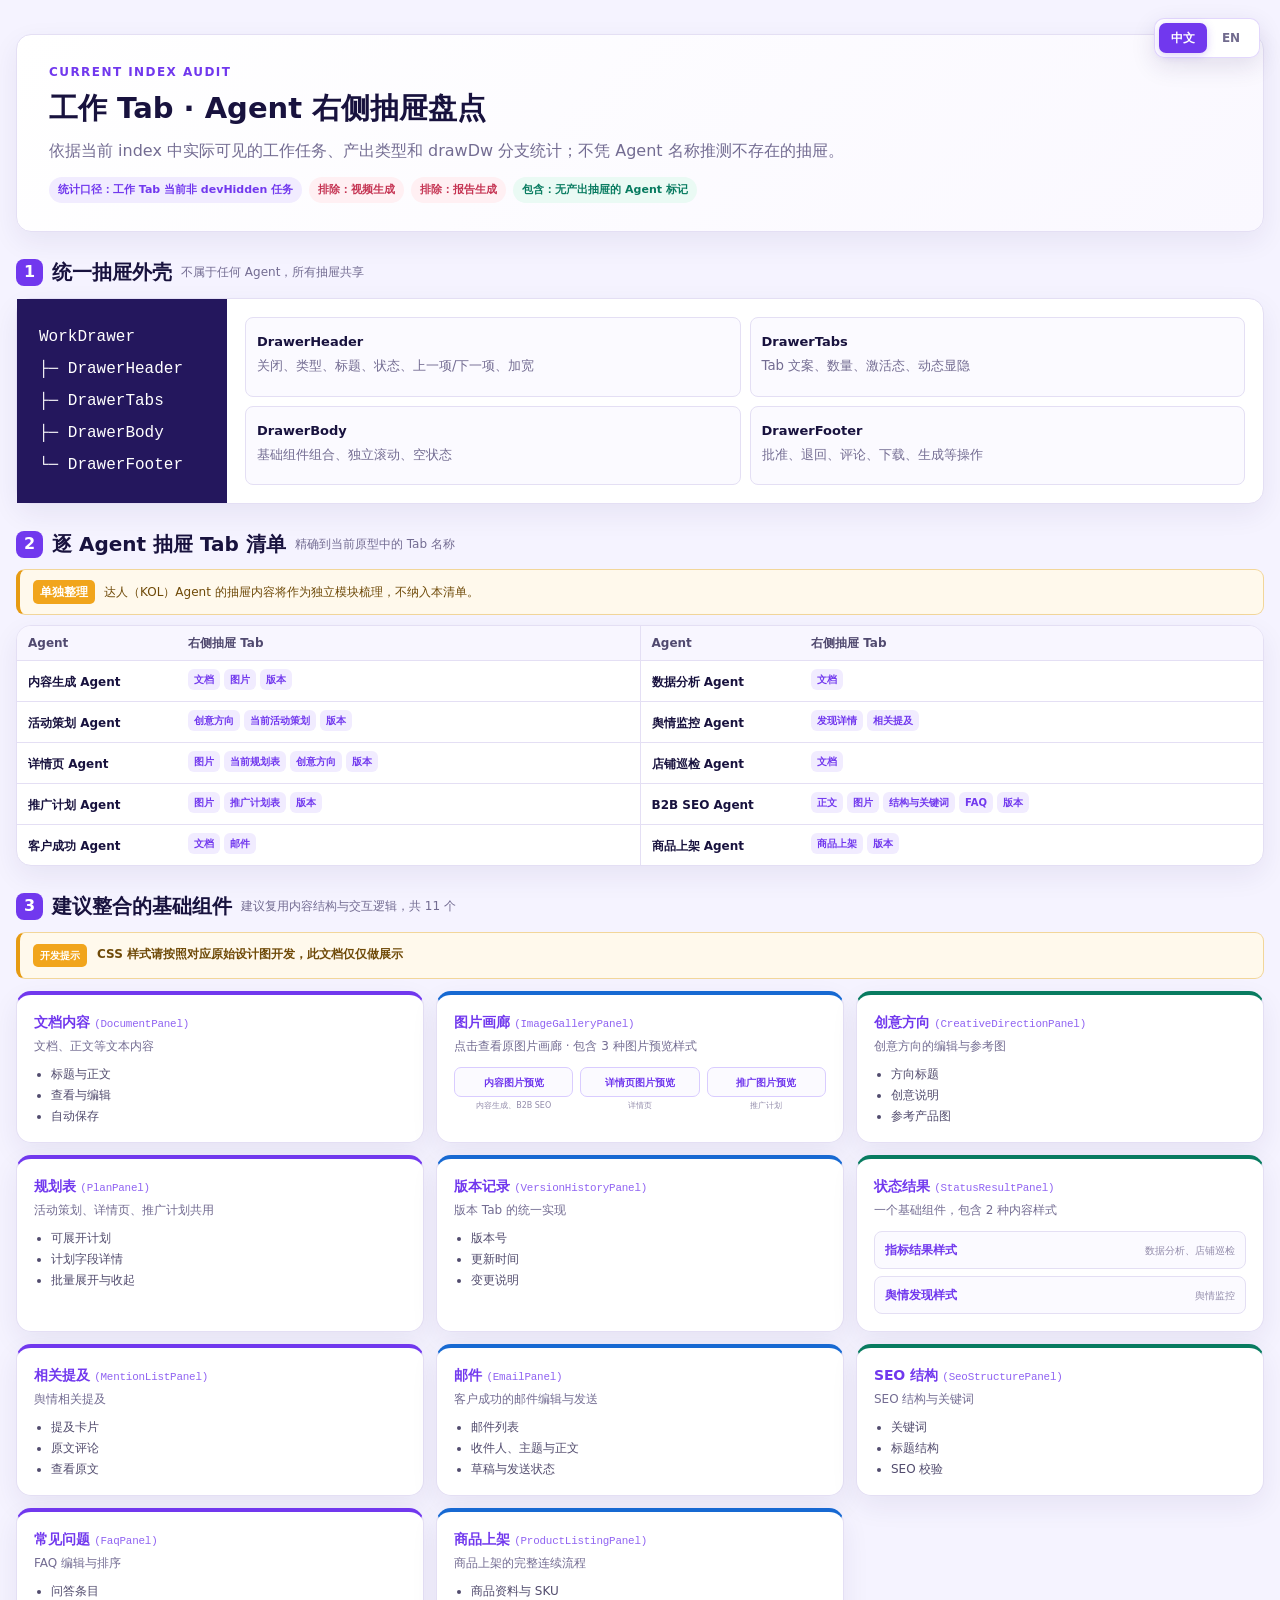
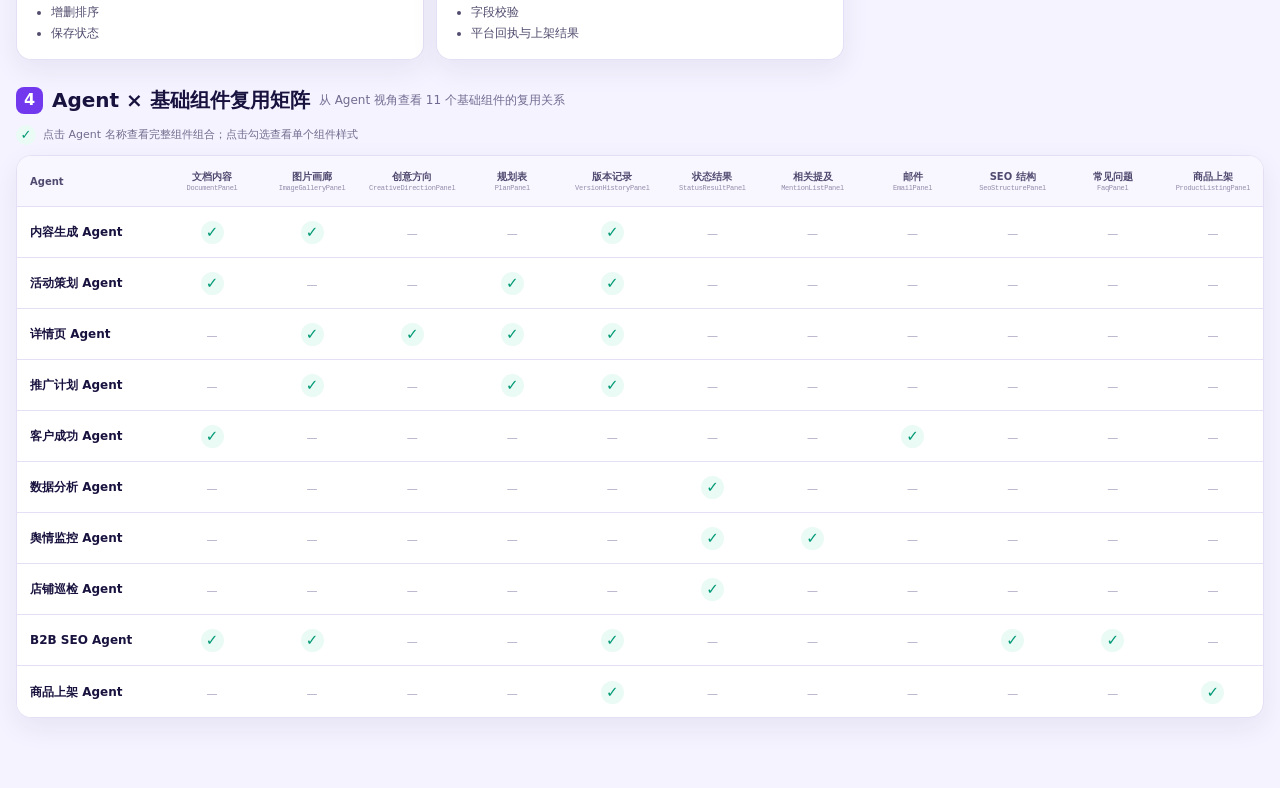
==== commit e0ff549b: "Link and refine Drawer component library" ====
--- a/xin2/Drawer/index.html
+++ b/xin2/Drawer/index.html
@@ -1,6 +1,9 @@
 <!DOCTYPE html>
 <html lang="zh-CN"><head><meta charset="utf-8"><meta name="viewport" content="width=device-width,initial-scale=1"><title>工作 Tab · Agent 抽屉与基础组件盘点</title>
-<link rel="stylesheet" href="css/drawer-inventory.css"></head><body><div class="language-switch" role="group" aria-label="语言切换 / Language switch"><button type="button" data-lang="zh" aria-pressed="true">中文</button><button type="button" data-lang="en" aria-pressed="false">EN</button></div><main class="page">
+<link rel="preconnect" href="https://fonts.googleapis.com">
+<link rel="preconnect" href="https://fonts.gstatic.com" crossorigin>
+<link href="https://fonts.googleapis.com/css2?family=Inter:wght@400;500;600;700&amp;display=swap" rel="stylesheet">
+<link rel="stylesheet" href="css/drawer-inventory.css"><style>body>.language-switch{z-index:80}</style></head><body><div class="language-switch" role="group" aria-label="语言切换 / Language switch"><button type="button" data-lang="zh" aria-pressed="true">中文</button><button type="button" data-lang="en" aria-pressed="false">EN</button></div><main class="page">
 <header class="hero"><div class="eyebrow">CURRENT INDEX AUDIT</div><h1>工作 Tab · Agent 右侧抽屉盘点</h1><p>依据当前 index 中实际可见的工作任务、产出类型和 drawDw 分支统计；不凭 Agent 名称推测不存在的抽屉。</p><div class="scope"><span class="pill rule">统计口径：工作 Tab 当前非 devHidden 任务</span><span class="pill out">排除：视频生成</span><span class="pill out">排除：报告生成</span><span class="pill">包含：无产出抽屉的 Agent 标记</span></div></header>
 
 <section><div class="st"><i>1</i><h2>统一抽屉外壳</h2><span>不属于任何 Agent，所有抽屉共享</span></div><div class="card shell"><div class="tree">WorkDrawer
@@ -18,17 +21,17 @@
 </tbody></table></div></section>
 
 <section><div class="st"><i>3</i><h2>建议整合的基础组件</h2><span>建议复用内容结构与交互逻辑，共 11 个</span></div><div class="dev-style-note"><b>开发提示</b><span><strong>CSS 样式请按照对应原始设计图开发，此文档仅仅做展示</strong></span></div><div class="component-grid">
-<article class="card component component-trigger" role="button" tabindex="0" aria-controls="document-demo-drawer" aria-label="查看文档内容组件样式" onclick="openDocumentDemo()" onkeydown="if(event.key==='Enter'||event.key===' '){event.preventDefault();openDocumentDemo()}"><h3>文档内容（DocumentPanel）</h3><p>文档、正文等文本内容</p><ul><li>标题与正文</li><li>查看与编辑</li><li>自动保存</li></ul></article>
-<article class="card component image-gallery-component"><button class="image-gallery-main" type="button" onclick="openImageGalleryDemo()" aria-label="打开原图片画廊"><h3>图片画廊（ImageGalleryPanel）</h3><p>点击查看原图片画廊 · 包含 3 种图片预览样式</p></button><div class="image-preview-options"><div><button type="button" onclick="openImagePreviewDemo('content')">内容图片预览</button><small>内容生成、B2B SEO</small></div><div><button type="button" onclick="openImagePreviewDemo('pdp')">详情页图片预览</button><small>详情页</small></div><div><button type="button" onclick="openImagePreviewDemo('promotion')">推广图片预览</button><small>推广计划</small></div></div></article>
-<article class="card component component-trigger" role="button" tabindex="0" aria-controls="creative-direction-demo-drawer" aria-label="查看创意方向样式" onclick="openCreativeDirectionDemo()" onkeydown="if(event.key==='Enter'||event.key===' '){event.preventDefault();openCreativeDirectionDemo()}"><h3>创意方向（CreativeDirectionPanel）</h3><p>创意方向的编辑与参考图</p><ul><li>方向标题</li><li>创意说明</li><li>参考产品图</li></ul></article>
-<article class="card component component-trigger" role="button" tabindex="0" aria-controls="plan-demo-drawer" aria-label="查看规划表样式" onclick="openPlanDemo()" onkeydown="if(event.key==='Enter'||event.key===' '){event.preventDefault();openPlanDemo()}"><h3>规划表（PlanPanel）</h3><p>活动策划、详情页、推广计划共用</p><ul><li>可展开计划</li><li>计划字段详情</li><li>批量展开与收起</li></ul></article>
-<article class="card component component-trigger" role="button" tabindex="0" aria-controls="version-history-demo-drawer" aria-label="查看版本记录样式" onclick="openVersionHistoryDemo()" onkeydown="if(event.key==='Enter'||event.key===' '){event.preventDefault();openVersionHistoryDemo()}"><h3>版本记录（VersionHistoryPanel）</h3><p>版本 Tab 的统一实现</p><ul><li>版本号</li><li>更新时间</li><li>变更说明</li></ul></article>
-<article class="card component status-variant-card"><h3>状态结果（StatusResultPanel）</h3><p>一个基础组件，包含 2 种内容样式</p><div class="status-variant-actions"><button type="button" onclick="openStatusMetricDemo()"><b>指标结果样式</b><span>数据分析、店铺巡检</span></button><button type="button" onclick="openStatusSentimentDemo()"><b>舆情发现样式</b><span>舆情监控</span></button></div></article>
-<article class="card component component-trigger" role="button" tabindex="0" aria-controls="mention-list-demo-drawer" aria-label="查看相关提及样式" onclick="openMentionListDemo()" onkeydown="if(event.key==='Enter'||event.key===' '){event.preventDefault();openMentionListDemo()}"><h3>相关提及（MentionListPanel）</h3><p>舆情相关提及</p><ul><li>提及卡片</li><li>原文评论</li><li>查看原文</li></ul></article>
-<article class="card component component-trigger" role="button" tabindex="0" aria-controls="email-demo-drawer" aria-label="查看邮件样式" onclick="openEmailDemo()" onkeydown="if(event.key==='Enter'||event.key===' '){event.preventDefault();openEmailDemo()}"><h3>邮件（EmailPanel）</h3><p>客户成功的邮件编辑与发送</p><ul><li>邮件列表</li><li>收件人、主题与正文</li><li>草稿与发送状态</li></ul></article>
-<article class="card component component-trigger" role="button" tabindex="0" aria-controls="seo-structure-demo-drawer" aria-label="查看 SEO 结构样式" onclick="openSeoStructureDemo()" onkeydown="if(event.key==='Enter'||event.key===' '){event.preventDefault();openSeoStructureDemo()}"><h3>SEO 结构（SeoStructurePanel）</h3><p>SEO 结构与关键词</p><ul><li>关键词</li><li>标题结构</li><li>SEO 校验</li></ul></article>
-<article class="card component component-trigger" role="button" tabindex="0" aria-controls="faq-demo-drawer" aria-label="查看常见问题样式" onclick="openFaqDemo()" onkeydown="if(event.key==='Enter'||event.key===' '){event.preventDefault();openFaqDemo()}"><h3>常见问题（FaqPanel）</h3><p>FAQ 编辑与排序</p><ul><li>问答条目</li><li>增删排序</li><li>保存状态</li></ul></article>
-<article class="card component component-trigger" role="button" tabindex="0" aria-controls="product-listing-demo-drawer" aria-label="查看商品上架样式" onclick="openProductListingDemo()" onkeydown="if(event.key==='Enter'||event.key===' '){event.preventDefault();openProductListingDemo()}"><h3>商品上架（ProductListingPanel）</h3><p>商品上架的完整连续流程</p><ul><li>商品资料与 SKU</li><li>字段校验</li><li>平台回执与上架结果</li></ul></article>
+<article class="card component component-trigger" role="button" tabindex="0" aria-controls="document-demo-drawer" aria-label="查看文档内容组件样式" onclick="openDocumentDemo()" onkeydown="if(event.key==='Enter'||event.key===' '){event.preventDefault();openDocumentDemo()}"><h3>文档内容 <span class="component-code">DocumentPanel</span></h3><p>文档、正文等文本内容</p><ul><li>标题与正文</li><li>查看与编辑</li><li>自动保存</li></ul></article>
+<article class="card component image-gallery-component"><button class="image-gallery-main" type="button" onclick="openImageGalleryDemo()" aria-label="打开原图片画廊"><h3>图片画廊 <span class="component-code">ImageGalleryPanel</span></h3><p>点击查看原图片画廊 · 包含 3 种图片预览样式</p></button><div class="image-preview-options"><div><button type="button" onclick="openImagePreviewDemo('content')">内容图片预览</button><small>内容生成、B2B SEO</small></div><div><button type="button" onclick="openImagePreviewDemo('pdp')">详情页图片预览</button><small>详情页</small></div><div><button type="button" onclick="openImagePreviewDemo('promotion')">推广图片预览</button><small>推广计划</small></div></div></article>
+<article class="card component component-trigger" role="button" tabindex="0" aria-controls="creative-direction-demo-drawer" aria-label="查看创意方向样式" onclick="openCreativeDirectionDemo()" onkeydown="if(event.key==='Enter'||event.key===' '){event.preventDefault();openCreativeDirectionDemo()}"><h3>创意方向 <span class="component-code">CreativeDirectionPanel</span></h3><p>创意方向的编辑与参考图</p><ul><li>方向标题</li><li>创意说明</li><li>参考产品图</li></ul></article>
+<article class="card component component-trigger" role="button" tabindex="0" aria-controls="plan-demo-drawer" aria-label="查看规划表样式" onclick="openPlanDemo()" onkeydown="if(event.key==='Enter'||event.key===' '){event.preventDefault();openPlanDemo()}"><h3>规划表 <span class="component-code">PlanPanel</span></h3><p>活动策划、详情页、推广计划共用</p><ul><li>可展开计划</li><li>计划字段详情</li><li>批量展开与收起</li></ul></article>
+<article class="card component component-trigger" role="button" tabindex="0" aria-controls="version-history-demo-drawer" aria-label="查看版本记录样式" onclick="openVersionHistoryDemo()" onkeydown="if(event.key==='Enter'||event.key===' '){event.preventDefault();openVersionHistoryDemo()}"><h3>版本记录 <span class="component-code">VersionHistoryPanel</span></h3><p>版本 Tab 的统一实现</p><ul><li>版本号</li><li>更新时间</li><li>变更说明</li></ul></article>
+<article class="card component status-variant-card"><h3>状态结果 <span class="component-code">StatusResultPanel</span></h3><p>一个基础组件，包含 2 种内容样式</p><div class="status-variant-actions"><button type="button" onclick="openStatusMetricDemo()"><b>指标结果样式</b><span>数据分析、店铺巡检</span></button><button type="button" onclick="openStatusSentimentDemo()"><b>舆情发现样式</b><span>舆情监控</span></button></div></article>
+<article class="card component component-trigger" role="button" tabindex="0" aria-controls="mention-list-demo-drawer" aria-label="查看相关提及样式" onclick="openMentionListDemo()" onkeydown="if(event.key==='Enter'||event.key===' '){event.preventDefault();openMentionListDemo()}"><h3>相关提及 <span class="component-code">MentionListPanel</span></h3><p>舆情相关提及</p><ul><li>提及卡片</li><li>原文评论</li><li>查看原文</li></ul></article>
+<article class="card component component-trigger" role="button" tabindex="0" aria-controls="email-demo-drawer" aria-label="查看邮件样式" onclick="openEmailDemo()" onkeydown="if(event.key==='Enter'||event.key===' '){event.preventDefault();openEmailDemo()}"><h3>邮件 <span class="component-code">EmailPanel</span></h3><p>客户成功的邮件编辑与发送</p><ul><li>邮件列表</li><li>收件人、主题与正文</li><li>草稿与发送状态</li></ul></article>
+<article class="card component component-trigger" role="button" tabindex="0" aria-controls="seo-structure-demo-drawer" aria-label="查看 SEO 结构样式" onclick="openSeoStructureDemo()" onkeydown="if(event.key==='Enter'||event.key===' '){event.preventDefault();openSeoStructureDemo()}"><h3>SEO 结构 <span class="component-code">SeoStructurePanel</span></h3><p>SEO 结构与关键词</p><ul><li>关键词</li><li>标题结构</li><li>SEO 校验</li></ul></article>
+<article class="card component component-trigger" role="button" tabindex="0" aria-controls="faq-demo-drawer" aria-label="查看常见问题样式" onclick="openFaqDemo()" onkeydown="if(event.key==='Enter'||event.key===' '){event.preventDefault();openFaqDemo()}"><h3>常见问题 <span class="component-code">FaqPanel</span></h3><p>FAQ 编辑与排序</p><ul><li>问答条目</li><li>增删排序</li><li>保存状态</li></ul></article>
+<article class="card component component-trigger" role="button" tabindex="0" aria-controls="product-listing-demo-drawer" aria-label="查看商品上架样式" onclick="openProductListingDemo()" onkeydown="if(event.key==='Enter'||event.key===' '){event.preventDefault();openProductListingDemo()}"><h3>商品上架 <span class="component-code">ProductListingPanel</span></h3><p>商品上架的完整连续流程</p><ul><li>商品资料与 SKU</li><li>字段校验</li><li>平台回执与上架结果</li></ul></article>
 </div></section>
 
 <section><div class="st"><i>4</i><h2>Agent × 基础组件复用矩阵</h2><span>从 Agent 视角查看 11 个基础组件的复用关系</span></div><div class="matrix-legend"><button class="matrix-check" type="button" tabindex="-1" aria-hidden="true">✓</button><span>点击 Agent 名称查看完整组件组合；点击勾选查看单个组件样式</span></div><div class="card reuse-matrix-wrap"><table class="reuse-matrix"><thead><tr>
--- a/xin2/Drawer/css/drawer-inventory.css
+++ b/xin2/Drawer/css/drawer-inventory.css
@@ -1,7 +1,7 @@
 :root{--bg:#f5f3ff;--paper:#fff;--ink:#18123e;--muted:#736c92;--line:#e4dff4;--p:#7138ee;--pb:#f1ecff;--blue:#1769d2;--bb:#edf5ff;--green:#087b60;--gb:#eafaf4;--red:#c53352;--rb:#fff0f3;--amber:#a65306;--ab:#fff6e8;--shadow:0 10px 28px rgba(42,27,93,.07)}*{box-sizing:border-box}body{margin:0;background:var(--bg);color:var(--ink);font-family:"Noto Sans SC","Microsoft YaHei",system-ui,sans-serif;line-height:1.5}.page{width:min(1320px,calc(100% - 32px));margin:auto;padding:34px 0 70px}.hero,.card{border:1px solid var(--line);border-radius:15px;background:var(--paper);box-shadow:var(--shadow)}.hero{padding:28px 32px;background:linear-gradient(135deg,#fff,#faf8ff)}.eyebrow{font-size:12px;font-weight:800;letter-spacing:.12em;color:var(--p)}h1{margin:6px 0 8px;font-size:29px}.hero p{margin:0;color:var(--muted)}.scope{display:flex;gap:7px;flex-wrap:wrap;margin-top:14px}.pill{padding:5px 9px;border-radius:999px;background:var(--gb);color:var(--green);font-size:11px;font-weight:700}.pill.out{background:var(--rb);color:var(--red)}.pill.rule{background:var(--pb);color:var(--p)}section{margin-top:25px}.st{display:flex;align-items:center;gap:9px;margin-bottom:11px}.st i{width:27px;height:27px;display:grid;place-items:center;border-radius:8px;background:var(--p);color:#fff;font-style:normal;font-weight:800}.st h2{margin:0;font-size:20px}.st span{font-size:12px;color:var(--muted)}
 .table-wrap{overflow:auto}.inventory,.mapping{width:100%;border-collapse:collapse;min-width:1080px}.inventory{min-width:620px}.inventory th:first-child,.inventory td:first-child{width:230px}.inventory th,.inventory td{padding:8px 13px}.inventory .agent{font-size:13px}.inventory .tab{padding:3px 6px;line-height:1.35}th,td{padding:12px 13px;border-bottom:1px solid var(--line);text-align:left;vertical-align:top}th{position:sticky;top:0;background:#f8f6ff;color:#514a70;font-size:12px;white-space:nowrap}tr:last-child td{border-bottom:0}.agent{font-weight:800}.id{display:block;margin-top:2px;color:var(--muted);font-family:ui-monospace,SFMono-Regular,Consolas,monospace;font-size:10px}.task{color:#4d466c;font-size:12px}.artifact{font-size:12px;font-weight:700}.tabs{display:flex;gap:5px;flex-wrap:wrap}.tab{padding:4px 7px;border-radius:6px;background:var(--pb);color:var(--p);font-size:11px;font-weight:700}.tab.nested{background:var(--bb);color:var(--blue)}.none{color:#aaa3c0;font-size:12px}.status{display:inline-block;padding:4px 7px;border-radius:6px;background:var(--gb);color:var(--green);font-size:11px;font-weight:700}.status.partial{background:var(--ab);color:var(--amber)}
 .shell{display:grid;grid-template-columns:210px 1fr}.tree{padding:22px;background:#24175d;color:#fff;font-family:ui-monospace,SFMono-Regular,Consolas,monospace;white-space:pre;line-height:2}.slots{padding:18px;display:grid;grid-template-columns:repeat(2,minmax(0,1fr));gap:9px}.slot{padding:11px;border:1px solid var(--line);border-radius:8px;background:#fbfaff}.slot b{font-size:13px}.slot small{display:block;margin-top:3px;color:var(--muted)}
-.dev-style-note{display:flex;align-items:flex-start;gap:10px;margin-bottom:12px;padding:11px 13px;border:1px solid #d9ccff;border-left:4px solid var(--p);border-radius:9px;background:#faf8ff;color:#514a70;font-size:12px;line-height:1.7}.dev-style-note b{flex:0 0 auto;padding:3px 7px;border-radius:5px;background:var(--p);color:#fff;font-size:10px}.dev-style-note strong{color:var(--ink)}.component-grid{display:grid;grid-template-columns:repeat(3,minmax(0,1fr));gap:12px}.component{padding:17px;border-top:4px solid var(--p)}.component:nth-child(3n+2){border-top-color:var(--blue)}.component:nth-child(3n){border-top-color:var(--green)}.component h3{margin:0;color:var(--p);font-family:ui-monospace,SFMono-Regular,Consolas,monospace;font-size:14px}.component p{margin:4px 0 10px;color:var(--muted);font-size:12px}.component ul{margin:0;padding-left:17px;color:#514b6d;font-size:12px}.component li+li{margin-top:3px}.level{display:inline-block;margin-bottom:8px;padding:3px 6px;border-radius:5px;background:#f4f1ff;color:var(--p);font-size:10px;font-weight:800}
+.dev-style-note{display:flex;align-items:flex-start;gap:10px;margin-bottom:12px;padding:11px 13px;border:1px solid #d9ccff;border-left:4px solid var(--p);border-radius:9px;background:#faf8ff;color:#514a70;font-size:12px;line-height:1.7}.dev-style-note b{flex:0 0 auto;padding:3px 7px;border-radius:5px;background:var(--p);color:#fff;font-size:10px}.dev-style-note strong{color:var(--ink)}.component-grid{display:grid;grid-template-columns:repeat(3,minmax(0,1fr));gap:12px}.component{padding:17px;border-top:4px solid var(--p)}.component:nth-child(3n+2){border-top-color:var(--blue)}.component:nth-child(3n){border-top-color:var(--green)}.component h3{margin:0;color:var(--p);font-family:inherit;font-size:14px;font-weight:600;letter-spacing:-.01em}.component-code{font-family:ui-monospace,SFMono-Regular,Consolas,monospace;font-size:.78em;font-weight:500;letter-spacing:-.02em;opacity:.78;white-space:nowrap}.component-code::before{content:"("}.component-code::after{content:")"}.component p{margin:4px 0 10px;color:var(--muted);font-size:12px}.component ul{margin:0;padding-left:17px;color:#514b6d;font-size:12px}.component li+li{margin-top:3px}.level{display:inline-block;margin-bottom:8px;padding:3px 6px;border-radius:5px;background:#f4f1ff;color:var(--p);font-size:10px;font-weight:800}
 .mapping td:first-child{font-weight:800}.comp{display:inline-block;margin:2px 3px 2px 0;padding:4px 6px;border-radius:5px;background:var(--pb);color:var(--p);font-family:ui-monospace,SFMono-Regular,Consolas,monospace;font-size:10px;font-weight:700}.footer-actions{display:flex;gap:7px;flex-wrap:wrap}.action{padding:5px 8px;border:1px solid var(--line);border-radius:6px;background:#fff;color:#4f486c;font-size:11px}.kol-note{display:flex;align-items:center;gap:9px;margin:-1px 0 10px;padding:10px 13px;border:1px solid #f2d69a;border-left:4px solid #e69b13;border-radius:9px;background:#fff9ec;color:#6f4a08;font-size:12px}.kol-note b{padding:3px 7px;border-radius:5px;background:#f1a51c;color:#fff;white-space:nowrap}.agent-tab-grid{display:grid;grid-template-columns:repeat(5,minmax(0,1fr));gap:1px;padding:0;overflow:hidden;background:var(--line)}.agent-tab-card{min-width:0;min-height:76px;padding:10px 11px;background:#fff}.agent-tab-card .agent{display:block;margin-bottom:7px;font-size:12px}.agent-tab-card .tabs{gap:4px}.agent-tab-card .tab{padding:3px 6px;font-size:10px}.component-trigger{cursor:pointer;transition:transform .16s ease,box-shadow .16s ease,border-color .16s ease}.component-trigger:hover{transform:translateY(-2px);box-shadow:0 14px 32px rgba(42,27,93,.13)}.component-trigger:focus-visible{outline:3px solid rgba(113,56,238,.2);outline-offset:3px}.demo-scrim{position:fixed;inset:0;z-index:90;background:rgba(25,12,88,.24);opacity:0;pointer-events:none;transition:opacity .22s}.demo-scrim.on{opacity:1;pointer-events:auto}.component-demo-drawer{position:fixed;z-index:100;inset:0 0 0 auto;width:min(560px,100vw);background:#fff;box-shadow:none;display:flex;flex-direction:column;transform:translateX(102%);transition:transform .28s cubic-bezier(.4,0,.2,1),width .28s cubic-bezier(.4,0,.2,1),box-shadow .18s}.component-demo-drawer.on{transform:translateX(0);box-shadow:-18px 0 46px rgba(31,19,82,.18)}.component-demo-drawer.wide{width:min(900px,calc(100vw - 40px))}.demo-drawer-head{display:flex;align-items:center;gap:9px;padding:12px 18px;border-bottom:1px solid var(--line);flex:0 0 auto}.demo-icon-btn{width:30px;height:30px;border:0;border-radius:7px;background:transparent;color:#554d76;font:inherit;font-size:19px;display:grid;place-items:center;cursor:pointer}.demo-icon-btn:hover{background:var(--bg)}.demo-icon-btn:disabled{opacity:.35;cursor:default}.demo-drawer-title{flex:1;min-width:0}.demo-drawer-type{color:var(--p);font-size:11px;font-weight:700;letter-spacing:.11em}.demo-drawer-title h3{margin:1px 0 0;font-size:16px;line-height:1.35}.demo-expand{height:30px;padding:0 12px;border:0;border-radius:7px;background:var(--pb);color:var(--p);font:inherit;font-size:12px;font-weight:700;cursor:pointer}.demo-drawer-tabs{display:flex;gap:4px;padding:0 18px;border-bottom:1px solid var(--line);background:#fdfcff;flex:0 0 auto}.demo-drawer-tabs button{padding:11px 13px 9px;border:0;border-bottom:2px solid transparent;background:transparent;color:#716b8e;font:inherit;font-size:12px;cursor:default}.demo-drawer-tabs button.on{border-bottom-color:var(--p);color:var(--p);font-weight:700}.demo-drawer-body{flex:1;overflow-y:auto;padding:20px 18px}.demo-field{margin-bottom:20px}.demo-field label{display:block;margin-bottom:6px;color:#514a70;font-size:12px;font-weight:700}.demo-field input,.demo-field textarea{width:100%;padding:10px 11px;border:1px solid var(--line);border-radius:8px;background:#fbfaff;color:var(--ink);font:inherit;font-size:13px;line-height:1.65}.demo-field textarea{min-height:410px;resize:vertical}.demo-field input:focus,.demo-field textarea:focus{outline:none;border-color:#a887f6;background:#fff;box-shadow:0 0 0 3px rgba(113,56,238,.08)}.demo-gallery-head{display:flex;align-items:center;gap:10px;margin-bottom:12px;color:#5a5376;font-size:12px}.demo-gallery-head span{flex:1}.demo-gallery-head button{height:30px;padding:0 12px;border:1px solid var(--line);border-radius:8px;background:#fff;color:#352d5a;font:inherit;font-size:12px;cursor:pointer}.demo-image-grid{display:grid;grid-template-columns:repeat(3,minmax(0,1fr));gap:8px}.demo-image-card{position:relative;aspect-ratio:1;border:0;border-radius:8px;overflow:hidden;background-size:cover;background-position:center}.demo-image-card span{position:absolute;top:5px;left:5px;padding:4px 6px;border-radius:4px;background:rgba(20,10,50,.72);color:#fff;font-size:11px;font-weight:700}.demo-direction-body textarea{min-height:0}.demo-direction-body .demo-direction-title{min-height:62px}.demo-direction-body .demo-direction-copy{min-height:265px}.demo-reference{margin-top:22px}.demo-reference-label{display:block;margin-bottom:8px;color:#514a70;font-size:12px;font-weight:700}.demo-reference-box{display:flex;align-items:center;gap:8px;min-height:68px;padding:8px;border:1px solid var(--line);border-radius:8px;background:#fbfaff}.demo-reference-thumb{width:48px;height:48px;border-radius:6px;background-size:cover;background-position:center}.demo-reference-add{width:48px;height:48px;border:1px dashed var(--line);border-radius:6px;background:#fff;color:#8a83a5;font-size:20px}.demo-reference-help{margin-top:7px;color:#8a83a5;font-size:11px;line-height:1.55}.demo-drawer-footer{display:flex;align-items:center;gap:9px;padding:12px 18px;border-top:1px solid var(--line);background:#fdfcff;flex:0 0 auto}.demo-operation-label{display:inline-flex;align-items:center;height:32px;padding:0 12px;border:1px solid var(--line);border-radius:8px;background:#fff;color:#514a70;font-size:12px;font-weight:700}.demo-primary,.demo-secondary{height:34px;padding:0 15px;border-radius:8px;font:inherit;font-size:13px;cursor:pointer}.demo-primary{border:0;background:var(--p);color:#fff;box-shadow:0 2px 10px rgba(113,56,238,.25)}.demo-secondary{border:1px solid var(--line);background:#fff;color:#4f486c}.whole-page-demo-layer{position:fixed;inset:0;z-index:120;display:grid;place-items:center;padding:24px;background:rgba(25,12,88,.38);opacity:0;pointer-events:none;transition:opacity .18s}.whole-page-demo-layer.on{opacity:1;pointer-events:auto}.whole-page-demo-dialog{width:min(560px,calc(100vw - 32px));max-height:88vh;border:1px solid var(--line);border-radius:10px;background:#fff;box-shadow:0 22px 60px rgba(25,12,88,.28);display:flex;flex-direction:column;overflow:hidden}.whole-page-demo-head{display:flex;align-items:center;gap:10px;padding:14px 18px;border-bottom:1px solid var(--line)}.whole-page-demo-head h3{flex:1;margin:0;font-size:15px}.whole-page-demo-count{padding:4px 8px;border-radius:6px;background:var(--pb);color:#625a80;font-size:11px;white-space:nowrap}.whole-page-demo-stage{flex:1;overflow-y:auto;padding:12px;background:#ece9f5}.whole-page-demo-screen{position:relative}.whole-page-demo-screen img{display:block;width:100%;height:auto}.whole-page-demo-label{position:absolute;left:8px;bottom:8px;padding:4px 7px;border-radius:5px;background:rgba(30,20,64,.72);color:#fff;font-size:11px}.whole-page-demo-foot{display:flex;align-items:center;gap:10px;padding:12px 18px;border-top:1px solid var(--line)}.whole-page-demo-foot span{flex:1;color:#716b8e;font-size:12px}.whole-page-demo-foot button{height:32px;padding:0 13px;border:0;border-radius:8px;background:var(--p);color:#fff;font:inherit;font-size:12px;font-weight:700;cursor:pointer}.note{margin-top:18px;padding:16px 20px;border-radius:11px;background:#211653;color:#fff;font-size:13px}.note b{color:#d8c9ff}@media(max-width:1100px){.agent-tab-grid{grid-template-columns:repeat(3,minmax(0,1fr))}}@media(max-width:900px){.component-grid{grid-template-columns:repeat(2,minmax(0,1fr))}.shell{grid-template-columns:1fr}}@media(max-width:700px){.agent-tab-grid{grid-template-columns:repeat(2,minmax(0,1fr))}}@media(max-width:580px){.page{width:calc(100% - 20px);padding-top:12px}.hero{padding:21px}.component-grid,.slots,.agent-tab-grid{grid-template-columns:1fr}.component-demo-drawer,.component-demo-drawer.wide{width:100vw}.demo-expand{display:none}.demo-image-grid{grid-template-columns:repeat(2,minmax(0,1fr))}.whole-page-demo-layer{padding:10px}.whole-page-demo-dialog{max-height:94vh}}
 .demo-image-grid{grid-template-columns:repeat(auto-fill,minmax(150px,168px));justify-content:start}.demo-image-card{width:100%;max-width:168px}@media(max-width:580px){.demo-image-grid{grid-template-columns:repeat(2,minmax(0,1fr))}.demo-image-card{max-width:none}}
 .demo-version-row{display:flex;align-items:center;gap:9px;padding:10px 0;border-top:1px solid #f0edf8;font-size:12px}.demo-version-row:first-child{border-top:0}.demo-version-badge{padding:4px 7px;border-radius:5px;background:var(--pb);color:#5b27d6;font-family:ui-monospace,SFMono-Regular,Consolas,monospace;font-size:11px;font-weight:700}.demo-version-text{flex:1;color:#514a70}.demo-version-date{color:#938cab;font-size:11px}.demo-seo-metrics{padding:12px;border:1px solid var(--line);border-radius:8px;background:#fbfaff}.demo-seo-metric{display:flex;justify-content:space-between;padding:6px 0;border-top:1px solid #f0edf8;font-size:12px}.demo-seo-metric:first-child{border-top:0}.demo-seo-metric span:first-child{color:#8a83a5}.demo-seo-metric b{font-weight:600}.demo-seo-section{margin-top:16px}.demo-seo-section-title{margin-bottom:8px;font-size:12px;font-weight:700}.demo-seo-section-title span{color:#938cab;font-weight:400}.demo-keyword-grid{display:grid;grid-template-columns:repeat(2,minmax(0,1fr));gap:8px}.demo-keyword-item{display:flex;align-items:center;gap:8px;min-width:0;padding:8px 10px;border:1px solid var(--line);border-radius:6px;background:#fff;font-size:12px}.demo-keyword-type{padding:3px 6px;border-radius:5px;background:var(--pb);color:#5b27d6;font-size:10px;font-weight:700}.demo-keyword-text{overflow:hidden;text-overflow:ellipsis;white-space:nowrap;color:#514a70}.demo-structure-list{overflow:hidden;border:1px solid var(--line);border-radius:6px;background:#fff}.demo-structure-row{display:grid;grid-template-columns:50px minmax(0,1fr);align-items:center;min-height:42px;padding:8px 11px;border-top:1px solid #f0edf8;font-size:12px}.demo-structure-row:first-child{border-top:0}.demo-structure-level{color:#5b27d6;font-size:10px;font-weight:700}.demo-structure-text{color:#514a70}.demo-structure-row:first-child .demo-structure-text{color:var(--ink);font-weight:700}.demo-faq-count{margin-bottom:12px;color:#716b8e;font-size:12px}.demo-faq-item{padding:12px 14px;margin-bottom:8px;border:1px solid var(--line);border-radius:8px;background:#fff}.demo-faq-line{display:grid;grid-template-columns:24px minmax(0,1fr);gap:5px;color:#514a70;font-size:12px;line-height:1.65}.demo-faq-line+.demo-faq-line{margin-top:5px}.demo-faq-line b{color:var(--ink)}.demo-faq-mark{color:var(--p);font-weight:700}.demo-inline-note{margin-top:12px;padding:12px 13px;border:1px solid #f2d69a;border-radius:8px;background:#fff9ec;color:#80540b;font-size:12px;line-height:1.6}.demo-mention{padding:12px;margin-bottom:12px;border:1px solid var(--line);border-radius:10px;background:#fff}.demo-mention-head{display:flex;align-items:center;gap:8px;flex-wrap:wrap;font-size:12px}.demo-mention-head time{color:#938cab;font-size:11px}.demo-mention-head button{margin-left:auto;height:29px;padding:0 11px;border:1px solid var(--line);border-radius:7px;background:#fff;color:#352d5a;font:inherit;font-size:11px;cursor:pointer}.demo-mention-title{margin-top:12px;font-size:12px;font-weight:700;line-height:1.6}.demo-mention-body{margin-top:10px;color:#514a70;font-size:12px;line-height:1.8}.demo-mention-tags{display:flex;align-items:center;gap:7px;flex-wrap:wrap;margin-top:9px;color:#938cab;font-size:11px}.demo-mention-tag{padding:4px 8px;border-radius:999px;background:#eafaf4;color:#087b60}.demo-mention-tag.negative{background:#fff0f3;color:#c53352}.demo-source-comments{margin-top:12px;padding-top:9px;border-top:1px solid var(--line)}.demo-source-comments>span{color:#938cab;font-size:11px}.demo-source-comment{margin-top:5px;padding:7px 9px;border-radius:6px;background:#f8f7fc;color:#514a70;font-size:11px;line-height:1.7}.component-demo-toast{position:fixed;right:22px;bottom:22px;z-index:140;padding:10px 14px;border-radius:8px;background:#24175d;color:#fff;font-size:12px;box-shadow:0 8px 24px rgba(25,12,88,.24);opacity:0;transform:translateY(8px);pointer-events:none;transition:.18s}.component-demo-toast.on{opacity:1;transform:translateY(0)}@media(max-width:580px){.demo-keyword-grid{grid-template-columns:1fr}.demo-version-row{align-items:flex-start;flex-wrap:wrap}.demo-version-text{min-width:calc(100% - 50px)}}
@@ -22,4 +22,4 @@
 .image-preview-body{min-height:0}
 .image-preview-foot{background:#fff}
 .demo-image-card{cursor:pointer}
-.language-switch{position:fixed;top:18px;right:20px;z-index:200;display:flex;padding:4px;border:1px solid rgba(113,56,238,.2);border-radius:10px;background:rgba(255,255,255,.94);box-shadow:0 8px 24px rgba(42,27,93,.12);backdrop-filter:blur(12px)}.language-switch button{min-width:48px;height:30px;padding:0 11px;border:0;border-radius:7px;background:transparent;color:#716b8e;font:inherit;font-size:12px;font-weight:800;cursor:pointer}.language-switch button[aria-pressed="true"]{background:var(--p);color:#fff;box-shadow:0 2px 8px rgba(113,56,238,.25)}.language-switch button:focus-visible{outline:3px solid rgba(113,56,238,.2);outline-offset:2px}html[lang="en"] body{font-family:Inter,"Segoe UI",system-ui,sans-serif}@media(max-width:580px){.language-switch{top:10px;right:10px}.page{padding-top:58px}}
+.language-switch{position:fixed;top:18px;right:20px;z-index:200;display:flex;padding:4px;border:1px solid rgba(113,56,238,.2);border-radius:10px;background:rgba(255,255,255,.94);box-shadow:0 8px 24px rgba(42,27,93,.12);backdrop-filter:blur(12px)}.language-switch button{min-width:48px;height:30px;padding:0 11px;border:0;border-radius:7px;background:transparent;color:#716b8e;font:inherit;font-size:12px;font-weight:800;cursor:pointer}.language-switch button[aria-pressed="true"]{background:var(--p);color:#fff;box-shadow:0 2px 8px rgba(113,56,238,.25)}.language-switch button:focus-visible{outline:3px solid rgba(113,56,238,.2);outline-offset:2px}html[lang="en"] body{font-family:"Inter","Segoe UI",sans-serif;font-kerning:normal;font-feature-settings:"kern" 1,"liga" 1,"calt" 1;letter-spacing:-.006em}html[lang="en"] h1,html[lang="en"] .st h2,html[lang="en"] .demo-drawer-title h3{font-weight:700;letter-spacing:-.025em}html[lang="en"] .agent,html[lang="en"] .agent-name-button,html[lang="en"] .reuse-matrix td:first-child{font-weight:600;letter-spacing:-.012em}html[lang="en"] th,html[lang="en"] .tab,html[lang="en"] .pill,html[lang="en"] .status,html[lang="en"] .language-switch button{font-weight:600}html[lang="en"] .agent-tab-matrix .agent{line-height:1.4}@media(max-width:580px){.language-switch{top:10px;right:10px}.page{padding-top:58px}}
